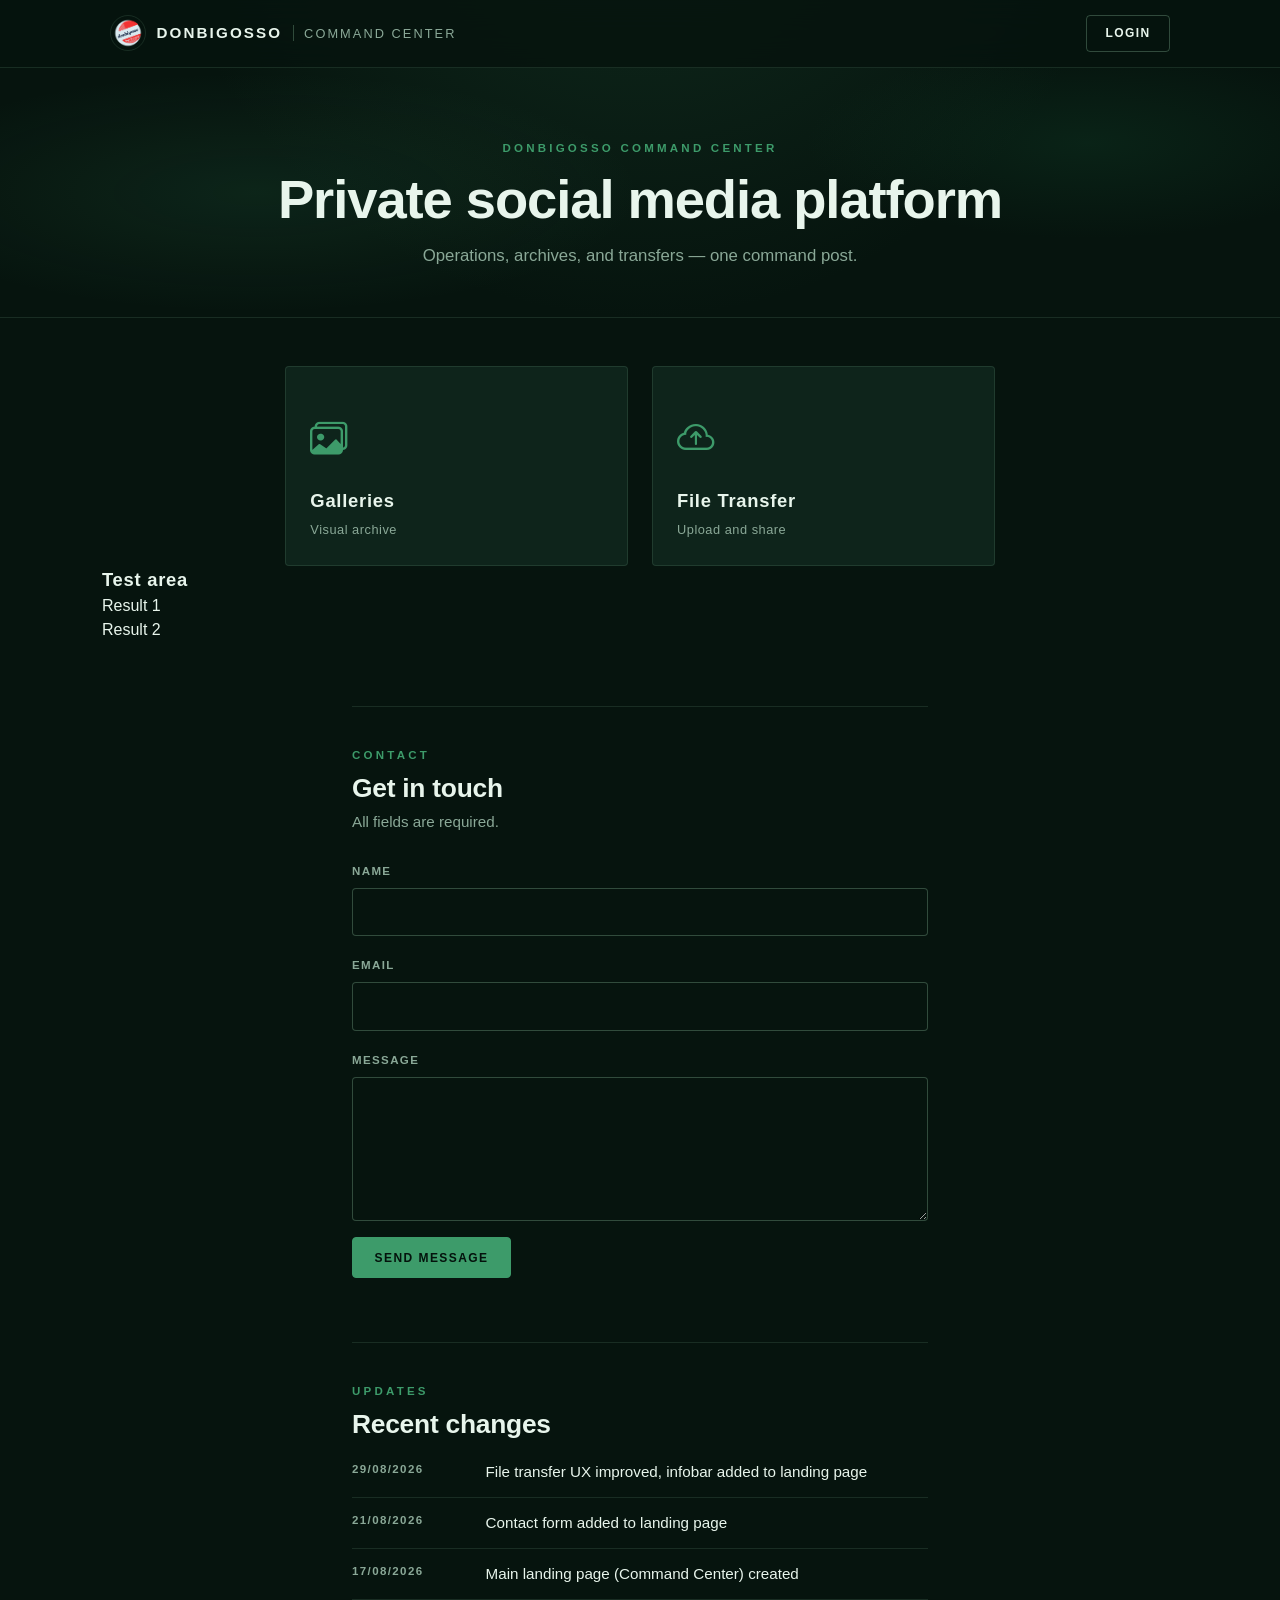
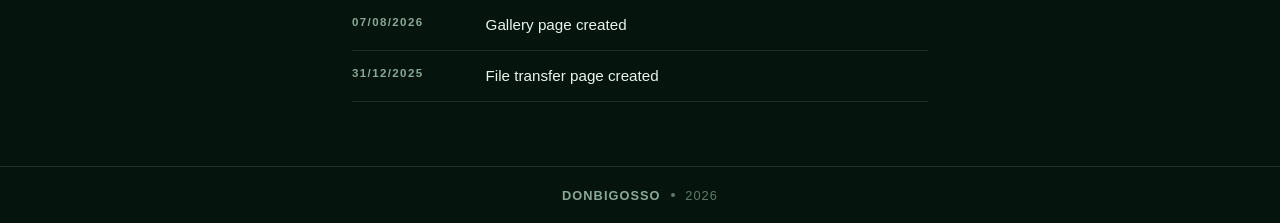
==== frontend/index.html @ ca7e5638 "changes added to main page" ====
<!DOCTYPE html>
<html lang="en">
<head>
    <meta charset="UTF-8">
    <meta name="viewport" content="width=device-width, initial-scale=1">

    <title>Donbigosso Command Center</title>
    <meta property="og:title" content="Donbigosso Command Center">
    <meta property="og:description" content="Privet social media platform">
    <meta property="og:type" content="website">
    <meta property="og:url" content="https://donbigosso.polafri.pl/">
    <meta property="og:image" content="https://donbigosso.polafri.pl/images/logo.png">
    <meta property="og:image:width" content="400">
    <meta property="og:image:height" content="400">
    <link rel="icon" type="image/x-icon" href="favicon.ico">
    <link href="https://cdn.jsdelivr.net/npm/bootstrap@5.3.3/dist/css/bootstrap.min.css" rel="stylesheet">
    <link rel="stylesheet" href="https://cdn.jsdelivr.net/npm/bootstrap-icons@1.11.3/font/bootstrap-icons.min.css">
    <link rel="stylesheet" href="styles.css">
</head>
<body class="command-center-page d-flex flex-column min-vh-100">
    <header class="navbar navbar-expand cc-nav sticky-top">
        <div class="container-fluid cc-nav-inner">
            <a class="navbar-brand cc-brand" href="./">
                <img src="./images/logo.png" alt="Logo" class="cc-logo" width="40" height="40">
                <span class="cc-brand-text">Donbigosso</span>
                <span class="cc-brand-divider" aria-hidden="true"></span>
                <span class="cc-brand-sub">Command Center</span>
            </a>

            <div class="d-flex align-items-center gap-2 gap-md-3">
                <span class="cc-user logged-only">
                    <i class="bi bi-person-circle"></i>
                    <strong id="user-field">john.doe</strong>
                </span>
                <button class="btn cc-btn-ghost unlogged-only" id="login-btn">Login</button>
                <button class="btn cc-btn-outline logged-only" id="logout-btn">Logout</button>
            </div>
        </div>
    </header>

    <section class="cc-hero">
        <div class="cc-hero-glow" aria-hidden="true"></div>
        <div class="container cc-hero-content">
            <p class="cc-eyebrow">Donbigosso Command Center</p>
            <h1 class="cc-jumbotron-title">Private social media platform</h1>
            <p class="cc-jumbotron-lead">
                Operations, archives, and transfers — one command post.
            </p>
        </div>
    </section>

    <div class="cc-infobar d-none" id="cc-infobar">
        <div class="cc-infobar-viewport">
            <div class="cc-infobar-content" id="cc-infobar-content"></div>
        </div>
    </div>

    <main class="container cc-main flex-grow-1">
        <div class="row g-4 justify-content-center">
            <div class="col-12 col-sm-6 col-lg-4">
                <a class="cc-tile" href="galleries/">
                    <i class="bi bi-images cc-tile-icon" aria-hidden="true"></i>
                    <span class="cc-tile-label">Galleries</span>
                    <span class="cc-tile-hint">Visual archive</span>
                </a>
            </div>
            <div class="col-12 col-sm-6 col-lg-4">
                <a class="cc-tile" href="file_transfer/">
                    <i class="bi bi-cloud-arrow-up cc-tile-icon" aria-hidden="true"></i>
                    <span class="cc-tile-label">File Transfer</span>
                    <span class="cc-tile-hint">Upload and share</span>
                </a>
            </div>
        </div>
        <section class="cc-section justify-content-center cc-test-area" id="cc-test-area">
            <span class="cc-tile-label" >Test area</span>
            <div id="result_1">Result 1</div>
            <div id="result_2">Result 2</div>
        </section>
        <section class="cc-contact" aria-labelledby="cc-contact-heading">
            <p class="cc-eyebrow">Contact</p>
            <h2 class="cc-contact-title" id="cc-contact-heading">Get in touch</h2>
            <p class="cc-contact-lead">All fields are required.</p>

            <form id="cc-contact-form" class="cc-contact-form" novalidate>
                <div class="mb-3">
                    <label for="contact-name" class="form-label">Name</label>
                    <input
                        type="text"
                        class="form-control"
                        id="contact-name"
                        name="name"
                        required
                        minlength="2"
                        maxlength="80"
                        autocomplete="name"
                    >
                </div>
                <div class="mb-3">
                    <label for="contact-email" class="form-label">Email</label>
                    <input
                        type="email"
                        class="form-control"
                        id="contact-email"
                        name="email"
                        required
                        maxlength="254"
                        autocomplete="email"
                    >
                </div>
                <div class="mb-3">
                    <label for="contact-message" class="form-label">Message</label>
                    <textarea
                        class="form-control"
                        id="contact-message"
                        name="message"
                        required
                        minlength="10"
                        maxlength="2000"
                        rows="5"
                    ></textarea>
                </div>
                <div id="contact-alert-field" class="alert alert-danger d-none" role="alert"></div>
                <button type="submit" class="btn cc-btn-submit" id="contact-submit-btn">Send message</button>
            </form>
        </section>

        <section class="cc-changes" aria-labelledby="cc-changes-heading">
            <p class="cc-eyebrow">Updates</p>
            <h2 class="cc-changes-title" id="cc-changes-heading">Recent changes</h2>
            <ul class="cc-changes-list">
                 <li>
                    <time datetime="2026-08-29">29/08/2026</time>
                    <span>File transfer UX improved, infobar added to landing page</span>
                </li>
                   <li>
                    <time datetime="2026-08-21">21/08/2026</time>
                    <span>Contact form added to landing page</span>
                </li>
                  <li>
                    <time datetime="2026-08-17">17/08/2026</time>
                    <span>Main landing page (Command Center) created</span>
                </li>
                <li>
                    <time datetime="2026-08-07">07/08/2026</time>
                    <span>Gallery page created</span>
                </li>
                  <li>
                    <time datetime="2025-12-31">31/12/2025</time>
                    <span>File transfer page created</span>
                </li>
            </ul>
        </section>

        <div id="global-feedback" class="position-fixed top-50 start-50 translate-middle cc-feedback opacity-0">
            Global feedback
        </div>
    </main>

    <div class="modal cc-modal" id="my_modal" tabindex="-1" aria-labelledby="my-modal-label" aria-hidden="true">
        <div class="modal-dialog modal-dialog-centered">
            <div class="modal-content">
                <div class="modal-header">
                    <h5 class="modal-title" id="my-modal-label">Modal Label</h5>
                    <button type="button" id="modal-close-btn" class="btn-close btn-close-white" data-bs-dismiss="modal" aria-label="Close"></button>
                </div>
                <div class="modal-body">
                    Modal text
                </div>
                <div id="modal-alert-field" class="alert alert-danger m-3 mt-0" role="alert">
                    This is an error
                </div>
                <div class="modal-footer">
                    <button type="button" class="btn btn-secondary" data-bs-dismiss="modal" id="modal-btn-1">Button 1</button>
                    <button type="button" class="btn btn-danger" id="modal-btn-2">Button 2</button>
                    <button type="button" class="btn btn-primary" id="modal-btn-3">Button 3</button>
                </div>
            </div>
        </div>
    </div>

    <footer class="cc-footer mt-auto">
        <div class="container">
            <span class="cc-footer-mark">Donbigosso</span>
            <span class="cc-footer-dot" aria-hidden="true"></span>
            <span>2026</span>
        </div>
    </footer>

    <script src="https://cdn.jsdelivr.net/npm/bootstrap@5.3.3/dist/js/bootstrap.bundle.min.js"></script>
    <script type="module" src="./command_center.js"></script>
</body>
</html>
---- frontend/styles.css ----
body {
    background-color: #f5f8ff;  /*#f5f8ff */
    min-height: 100vh;
}

/* stop shrinking width under 470 px */
.container, .container-fluid, .header, .navbar {
    min-width: 470px; /* Prevents shrinking below this width */
}


.navbar {
    background: linear-gradient(to right, #0d6efd, #0a58ca) !important;
}

.table-hover tbody tr:hover {
    background-color: rgba(13, 110, 253, 0.08);
}

.btn-primary {
    background-color: #0d6efd;
    border-color: #0d6efd;
}

.btn-primary:hover {
    background-color: #0b5ed7;
    border-color: #0a58ca;
}

.btn-warning {
    background-color: #ffc107;
    border-color: #ffc107;
    color: #000;
}

.btn-warning:hover {
    background-color: #ffca2c;
    border-color: #ffc720;
}

.text-primary {
    color: #0d6efd !important;
}

main {
    padding-bottom: 3rem;
}

.logged-only { display: none; } /* when not logged in */


/* Modal */
#modal-alert-field {
    display: none;
}

th {
    position: relative;
}

.sort-icon {
    font-size: 0.8rem;
    opacity: 0.4;
    transition: opacity 0.2s;
}

th:hover .sort-icon {
    opacity: 0.8;
}

/* File upload */

#upload-alert-field {
    display: none;
}

#upload-success-line {
  display: none;   
}
/* Optional: active sort indicator (you can toggle these classes with JS later) */
th.sort-asc .sort-icon::before {
    content: "\f574"; /* bi-arrow-up */
    opacity: 1;
}

th.sort-desc .sort-icon::before {
    content: "\f575"; /* bi-arrow-down */
    opacity: 1;
}


/* test fields */
.test_field {display: none;}

/* Table */
button .bi,
button .bi svg {
    pointer-events: none;
}

#global-feedback {
  transition: opacity 0.4s ease;
  pointer-events: none;
  font-size: 0.8rem;
  z-index: 10;
}


/* Big screen only class */
@media (max-width: 780px) {
    .big-screen-only {
        display: none;
    }
}

/* ==========================================================================
   GALLERIES PAGE — SpaceX-inspired dark product UI
   Scoped under .galleries-page so the main file-transfer app is unchanged.
   ========================================================================== */

.galleries-page {
  --gx-bg: #000000;
  --gx-bg-elevated: #0a0a0a;
  --gx-bg-card: #0d0d0d;
  --gx-bg-card-hover: #121212;
  --gx-surface: #141414;
  --gx-border: rgba(255, 255, 255, 0.08);
  --gx-border-strong: rgba(255, 255, 255, 0.16);
  --gx-text: #f5f5f5;
  --gx-text-muted: #8a8a8a;
  --gx-text-dim: #5c5c5c;
  --gx-accent: #ffffff;
  --gx-accent-soft: rgba(255, 255, 255, 0.06);
  --gx-danger: #ff4d4d;
  --gx-danger-soft: rgba(255, 77, 77, 0.12);
  --gx-font: "Helvetica Neue", Helvetica, Arial, system-ui, sans-serif;
  --gx-radius: 2px;
  --gx-ease: cubic-bezier(0.22, 1, 0.36, 1);

  background-color: var(--gx-bg);
  color: var(--gx-text);
  font-family: var(--gx-font);
  min-height: 100vh;
  letter-spacing: 0.01em;
}

.galleries-page .container,
.galleries-page .container-fluid,
.galleries-page .navbar {
  min-width: 0;
}

/* ----- Navbar ----- */
.galleries-page .galleries-nav {
  background: rgba(0, 0, 0, 0.85) !important;
  backdrop-filter: blur(16px);
  -webkit-backdrop-filter: blur(16px);
  border-bottom: 1px solid var(--gx-border);
  padding: 0.65rem 0;
  z-index: 1030;
}

.galleries-page .galleries-nav-inner {
  max-width: 1280px;
  margin: 0 auto;
  padding-left: 1.25rem;
  padding-right: 1.25rem;
}

.galleries-page .galleries-brand {
  display: inline-flex;
  align-items: center;
  gap: 0.65rem;
  color: var(--gx-text) !important;
  text-decoration: none;
  font-weight: 500;
  letter-spacing: 0.04em;
}

.galleries-page .galleries-brand:hover {
  color: #fff !important;
  opacity: 0.92;
}

.galleries-page .galleries-logo {
  width: 36px;
  height: 36px;
  object-fit: contain;
  border-radius: 50%;
  border: 1px solid var(--gx-border);
}

.galleries-page .galleries-brand-text {
  font-size: 0.95rem;
  font-weight: 600;
  text-transform: uppercase;
  letter-spacing: 0.14em;
  color: white;
}

.galleries-page .galleries-brand-divider {
  width: 1px;
  height: 1rem;
  background: var(--gx-border-strong);
  display: none;
}

.galleries-page .galleries-brand-sub {
  font-size: 0.8rem;
  font-weight: 400;
  color: var(--gx-text-muted);
  text-transform: uppercase;
  letter-spacing: 0.18em;
  display: none;
}

.galleries-page .galleries-brand-sub-small {
 color: lightgray;
}

@media (min-width: 576px) {
  .galleries-page .galleries-brand-divider,
  .galleries-page .galleries-brand-sub {
    display: inline-block;
  }
  
  .galleries-page .galleries-brand-sub-small {
    display: none;
  }
}

.galleries-page .galleries-user {
  color: var(--gx-text-muted);
  font-size: 0.85rem;
  letter-spacing: 0.02em;
  vertical-align: middle;
}

.galleries-page .galleries-user i {
  margin-right: 0.35rem;
  vertical-align: -0.05em;
}

.galleries-page .galleries-user strong {
  color: var(--gx-text);
  font-weight: 500;
}

/* ----- Buttons ----- */
.galleries-page .galleries-btn-ghost,
.galleries-page .galleries-btn-outline,
.galleries-page .galleries-btn-primary {
  border-radius: var(--gx-radius);
  font-size: 0.75rem;
  font-weight: 600;
  letter-spacing: 0.12em;
  text-transform: uppercase;
  padding: 0.55rem 1.15rem;
  transition: background 0.25s var(--gx-ease), border-color 0.25s var(--gx-ease), color 0.25s var(--gx-ease), transform 0.2s var(--gx-ease);
}

.galleries-page .galleries-btn-ghost {
  background: transparent;
  border: 1px solid var(--gx-border-strong);
  color: var(--gx-text);
}

.galleries-page .galleries-btn-ghost:hover {
  background: var(--gx-accent);
  border-color: var(--gx-accent);
  color: #000;
}

.galleries-page .galleries-btn-outline {
  background: transparent;
  border: 1px solid rgba(255, 77, 77, 0.45);
  color: #ff8a8a;
}

.galleries-page .galleries-btn-outline:hover {
  background: var(--gx-danger-soft);
  border-color: var(--gx-danger);
  color: #fff;
}

.galleries-page .galleries-btn-primary {
  display: inline-flex;
  align-items: center;
  gap: 0.5rem;
  background: var(--gx-accent);
  border: 1px solid var(--gx-accent);
  color: #000;
  white-space: nowrap;
}

.galleries-page .galleries-btn-primary:hover {
  background: #e8e8e8;
  border-color: #e8e8e8;
  color: #000;
  transform: translateY(-1px);
}

.galleries-page .galleries-btn-primary:active {
  transform: translateY(0);
}

/* Keep auth-gated UI hidden until JS shows it (beats .galleries-btn-primary display) */
.galleries-page .logged-only {
  display: none;
}

/* ----- Hero ----- */
.galleries-page .galleries-hero {
  position: relative;
  padding: 3.5rem 0 2.75rem;
  border-bottom: 1px solid var(--gx-border);
  overflow: hidden;
  background:
    radial-gradient(ellipse 80% 60% at 50% -20%, rgba(255, 255, 255, 0.06), transparent 55%),
    linear-gradient(180deg, #050505 0%, var(--gx-bg) 100%);
}

.galleries-page .galleries-hero-glow {
  position: absolute;
  inset: 0;
  pointer-events: none;
  background:
    linear-gradient(90deg, transparent 0%, rgba(255, 255, 255, 0.03) 50%, transparent 100%);
  mask-image: linear-gradient(180deg, #000 0%, transparent 100%);
}

.galleries-page .galleries-hero-content {
  position: relative;
  max-width: 1280px;
}

.galleries-page .galleries-eyebrow {
  margin: 0 0 0.85rem;
  font-size: 0.7rem;
  font-weight: 600;
  letter-spacing: 0.28em;
  text-transform: uppercase;
  color: var(--gx-text-dim);
}

.galleries-page .galleries-title {
  margin: 0 0 0.65rem;
  font-size: clamp(2rem, 5vw, 3.25rem);
  font-weight: 600;
  line-height: 1.05;
  letter-spacing: -0.02em;
  color: var(--gx-text);
  text-transform: none;
}

.galleries-page .galleries-subtitle {
  margin: 0;
  max-width: 32rem;
  font-size: 1rem;
  line-height: 1.55;
  color: var(--gx-text-muted);
  font-weight: 400;
}

/* ----- Main ----- */
.galleries-page .galleries-main {
  max-width: 1280px;
  padding-top: 2.75rem;
  padding-bottom: 4rem;
}

.galleries-page #galleries-grid {
  margin-bottom: 2rem;
}

/* ----- Gallery cards ----- */
.galleries-page .gallery-tile {
  background: var(--gx-bg-card);
  border: 1px solid var(--gx-border);
  border-radius: var(--gx-radius);
  overflow: hidden;
  cursor: pointer;
  transition:
    transform 0.35s var(--gx-ease),
    border-color 0.35s var(--gx-ease),
    box-shadow 0.35s var(--gx-ease),
    background 0.35s var(--gx-ease);
  animation: gxFadeInTile 0.45s var(--gx-ease) both;
  box-shadow: 0 0 0 1px transparent;
}

.galleries-page .gallery-tile:hover {
  transform: translateY(-6px);
  border-color: var(--gx-border-strong);
  background: var(--gx-bg-card-hover);
  box-shadow:
    0 20px 40px rgba(0, 0, 0, 0.55),
    0 0 0 1px rgba(255, 255, 255, 0.04);
}

.galleries-page .gallery-cover {
  width: 100%;
  height: 200px;
  display: flex;
  align-items: center;
  justify-content: center;
  position: relative;
  overflow: hidden;
  background-color: #1a1a1a;
}

.galleries-page .gallery-cover::after {
  content: "";
  position: absolute;
  inset: 0;
  background:
    linear-gradient(180deg, transparent 40%, rgba(0, 0, 0, 0.55) 100%),
    linear-gradient(135deg, rgba(255, 255, 255, 0.06) 0%, transparent 45%);
  pointer-events: none;
  z-index: 1;
}

.galleries-page .gallery-cover-img {
  position: absolute;
  inset: 0;
  width: 100%;
  height: 100%;
  object-fit: cover;
  object-position: center;
  display: block;
  transition: transform 0.45s var(--gx-ease);
}

.galleries-page .gallery-tile:hover .gallery-cover-img {
  transform: scale(1.05);
}

.galleries-page .gallery-cover-overlay {
  display: flex;
  align-items: center;
  justify-content: center;
  width: 100%;
  height: 100%;
  position: relative;
  z-index: 1;
  transition: opacity 0.35s var(--gx-ease), transform 0.35s var(--gx-ease);
}

.galleries-page .gallery-tile:hover .gallery-cover-overlay {
  transform: scale(1.06);
  opacity: 0.9;
}

.galleries-page .gallery-cover-overlay i {
  color: rgba(255, 255, 255, 0.88);
  font-size: 2.75rem;
  filter: drop-shadow(0 4px 12px rgba(0, 0, 0, 0.45));
}

.galleries-page .gallery-tile .card-body {
  padding: 1.35rem 1.35rem 1.15rem;
  background: transparent;
}

.galleries-page .gallery-tile .card-title {
  font-weight: 600;
  font-size: 1.05rem;
  margin-bottom: 0.55rem;
  line-height: 1.3;
  letter-spacing: 0.01em;
  color: var(--gx-text) !important;
}

.galleries-page .gallery-tile .card-text {
  font-size: 0.88rem;
  line-height: 1.5;
  min-height: 2.6rem;
  color: var(--gx-text-muted) !important;
  margin-bottom: 1rem;
  display: -webkit-box;
  -webkit-line-clamp: 2;
  -webkit-box-orient: vertical;
  overflow: hidden;
}

.galleries-page .gallery-meta {
  display: flex;
  flex-wrap: wrap;
  gap: 0.45rem 0.85rem;
  margin-top: auto;
  padding-top: 0.85rem;
  border-top: 1px solid var(--gx-border);
}

.galleries-page .gallery-meta-item {
  display: inline-flex;
  align-items: center;
  gap: 0.35rem;
  font-size: 0.72rem;
  font-weight: 500;
  letter-spacing: 0.08em;
  text-transform: uppercase;
  color: var(--gx-text-dim);
}

.galleries-page .gallery-meta-item i {
  font-size: 0.8rem;
  opacity: 0.75;
}

.galleries-page .gallery-meta-item strong {
  color: var(--gx-text-muted);
  font-weight: 500;
}

/* Floating edit/delete icon bar (gallery tiles + picture tiles) */
.galleries-page .tile-action-bar {
  position: absolute;
  top: 0.55rem;
  right: 0.55rem;
  z-index: 3;
  display: flex;
  gap: 0.35rem;
}

.galleries-page .tile-action-btn {
  width: 2.15rem;
  height: 2.15rem;
  padding: 0 !important;
  display: inline-flex;
  align-items: center;
  justify-content: center;
  border-radius: 50% !important;
  border: 1px solid rgba(255, 255, 255, 0.22) !important;
  background: rgba(0, 0, 0, 0.55) !important;
  color: #f5f5f5 !important;
  backdrop-filter: blur(8px);
  -webkit-backdrop-filter: blur(8px);
  box-shadow: 0 6px 18px rgba(0, 0, 0, 0.35);
  transition: background 0.2s ease, border-color 0.2s ease, transform 0.2s ease;
}

.galleries-page .tile-action-btn:hover {
  transform: translateY(-1px);
}

.galleries-page .tile-action-btn i {
  font-size: 0.95rem;
  line-height: 1;
}

.galleries-page .gallery-edit-btn:hover,
.galleries-page .media-edit-btn:hover {
  background: rgba(255, 255, 255, 0.92) !important;
  border-color: rgba(255, 255, 255, 0.95) !important;
  color: #000 !important;
}

.galleries-page .gallery-delete-btn,
.galleries-page .media-delete-btn {
  background: rgba(0, 0, 0, 0.55) !important;
  border: 1px solid rgba(255, 77, 77, 0.35) !important;
  color: #ff8a8a !important;
}

.galleries-page .gallery-delete-btn:hover,
.galleries-page .media-delete-btn:hover {
  background: rgba(255, 77, 77, 0.9) !important;
  border-color: var(--gx-danger) !important;
  color: #fff !important;
}

/* Empty state */
.galleries-page .gallery-empty {
  border: 1px dashed var(--gx-border-strong);
  background: var(--gx-bg-elevated);
  border-radius: var(--gx-radius);
  padding: 4rem 1.5rem;
  text-align: center;
  color: var(--gx-text-muted);
}

.galleries-page .gallery-empty i {
  font-size: 2.5rem;
  display: block;
  margin-bottom: 1rem;
  color: var(--gx-text-dim);
}

.galleries-page .gallery-empty-title {
  display: block;
  font-size: 0.95rem;
  font-weight: 600;
  letter-spacing: 0.08em;
  text-transform: uppercase;
  color: var(--gx-text);
  margin-bottom: 0.4rem;
}

.galleries-page .gallery-empty-text {
  font-size: 0.9rem;
  color: var(--gx-text-muted);
  margin: 0;
}

/* Loading / sentinel */
.galleries-page .galleries-loading {
  margin: 2.5rem 0;
}

.galleries-page .galleries-spinner {
  width: 2rem;
  height: 2rem;
  color: var(--gx-text-muted);
  border-width: 0.15em;
}

.galleries-page .galleries-sentinel {
  height: 1px;
  margin-top: 1rem;
}

/* Feedback toast */
.galleries-page .galleries-feedback,
.galleries-page #global-feedback {
  background: rgba(20, 20, 20, 0.95) !important;
  color: var(--gx-text) !important;
  border: 1px solid var(--gx-border-strong);
  border-radius: var(--gx-radius);
  padding: 0.75rem 1.25rem !important;
  font-size: 0.8rem;
  letter-spacing: 0.06em;
  text-transform: uppercase;
  z-index: 1050 !important;
  pointer-events: none;
  box-shadow: 0 12px 40px rgba(0, 0, 0, 0.5);
}

/* ----- Modal (dark) ----- */
.galleries-page .galleries-modal {
  background-color: rgba(0, 0, 0, 0.72);
}

.galleries-page .galleries-modal .modal-content {
  background: #0f0f0f;
  border: 1px solid var(--gx-border-strong);
  border-radius: var(--gx-radius);
  color: var(--gx-text);
  box-shadow: 0 24px 64px rgba(0, 0, 0, 0.65);
}

.galleries-page .galleries-modal .modal-header {
  border-bottom: 1px solid var(--gx-border);
  padding: 1.15rem 1.35rem;
}

.galleries-page .galleries-modal .modal-title {
  font-size: 0.9rem;
  font-weight: 600;
  letter-spacing: 0.14em;
  text-transform: uppercase;
}

.galleries-page .galleries-modal .modal-body {
  padding: 1.35rem;
  color: var(--gx-text-muted);
}

.galleries-page .galleries-modal .modal-footer {
  border-top: 1px solid var(--gx-border);
  padding: 1rem 1.35rem;
  gap: 0.5rem;
}

.galleries-page .galleries-modal .form-label {
  color: var(--gx-text-muted);
  font-size: 0.72rem;
  font-weight: 600;
  letter-spacing: 0.12em;
  text-transform: uppercase;
  margin-bottom: 0.4rem;
}

.galleries-page .galleries-modal .form-control {
  background: #0a0a0a;
  border: 1px solid var(--gx-border-strong);
  border-radius: var(--gx-radius);
  color: var(--gx-text);
  padding: 0.65rem 0.85rem;
}

.galleries-page .galleries-modal .form-control:focus {
  background: #0a0a0a;
  border-color: rgba(255, 255, 255, 0.35);
  color: var(--gx-text);
  box-shadow: 0 0 0 0.2rem rgba(255, 255, 255, 0.06);
}

.galleries-page .galleries-modal .form-control::placeholder {
  color: var(--gx-text-dim);
}

.galleries-page .galleries-modal .form-control-color {
  width: 3.5rem;
  height: 2.5rem;
  padding: 0.25rem;
}

.galleries-page .galleries-modal .btn-secondary {
  background: transparent;
  border: 1px solid var(--gx-border-strong);
  color: var(--gx-text);
  border-radius: var(--gx-radius);
  font-size: 0.72rem;
  font-weight: 600;
  letter-spacing: 0.1em;
  text-transform: uppercase;
  padding: 0.55rem 1.1rem;
}

.galleries-page .galleries-modal .btn-secondary:hover {
  background: var(--gx-accent-soft);
  border-color: var(--gx-border-strong);
  color: #fff;
}

.galleries-page .galleries-modal .btn-primary {
  background: #fff;
  border-color: #fff;
  color: #000;
  border-radius: var(--gx-radius);
  font-size: 0.72rem;
  font-weight: 600;
  letter-spacing: 0.1em;
  text-transform: uppercase;
  padding: 0.55rem 1.1rem;
}

.galleries-page .galleries-modal .btn-primary:hover {
  background: #e8e8e8;
  border-color: #e8e8e8;
  color: #000;
}

.galleries-page .galleries-modal .btn-danger {
  background: transparent;
  border: 1px solid rgba(255, 77, 77, 0.45);
  color: #ff8a8a;
  border-radius: var(--gx-radius);
  font-size: 0.72rem;
  font-weight: 600;
  letter-spacing: 0.1em;
  text-transform: uppercase;
  padding: 0.55rem 1.1rem;
}

.galleries-page .galleries-modal .btn-danger:hover {
  background: var(--gx-danger-soft);
  border-color: var(--gx-danger);
  color: #fff;
}

.galleries-page .galleries-modal .alert-danger {
  background: var(--gx-danger-soft);
  border: 1px solid rgba(255, 77, 77, 0.35);
  color: #ffb3b3;
  border-radius: var(--gx-radius);
  font-size: 0.85rem;
}

/* ----- Footer ----- */
.galleries-page .galleries-footer {
  border-top: 1px solid var(--gx-border);
  background: #000;
  color: var(--gx-text-dim);
  padding: 1.5rem 0;
  font-size: 0.72rem;
  letter-spacing: 0.16em;
  text-transform: uppercase;
  text-align: center;
}

.galleries-page .galleries-footer .container {
  display: inline-flex;
  align-items: center;
  justify-content: center;
  gap: 0.65rem;
}

.galleries-page .galleries-footer-mark {
  color: var(--gx-text-muted);
  font-weight: 600;
}

.galleries-page .galleries-footer-dot {
  width: 3px;
  height: 3px;
  border-radius: 50%;
  background: var(--gx-text-dim);
  display: inline-block;
}

/* ----- Gallery preview page (single gallery) ----- */
.galleries-page.gallery-preview-page .galleries-main {
  padding-top: 2.25rem;
}

.galleries-page .gallery-preview-banner {
  position: relative;
  min-height: clamp(280px, 42vw, 440px);
  display: flex;
  align-items: flex-end;
  overflow: hidden;
  border-bottom: 1px solid var(--gx-border);
  background: #050505;
}

.galleries-page .gallery-preview-banner-media {
  position: absolute;
  inset: 0;
  background-color: #0a0a0a;
  background-image:
    radial-gradient(ellipse at 30% 20%, rgba(255, 255, 255, 0.08) 0%, transparent 50%),
    linear-gradient(160deg, #1a1a1a 0%, #000 100%);
}

.galleries-page .gallery-preview-banner-media--fallback {
  background-image:
    radial-gradient(ellipse at 30% 20%, rgba(255, 255, 255, 0.08) 0%, transparent 50%),
    linear-gradient(160deg, #1a1a1a 0%, #000 100%);
}

.galleries-page .gallery-preview-banner-img {
  width: 100%;
  height: 100%;
  object-fit: cover;
  object-position: center;
  display: block;
}

.galleries-page .gallery-preview-banner-shade {
  position: absolute;
  inset: 0;
  pointer-events: none;
  background:
    linear-gradient(180deg, rgba(0, 0, 0, 0.25) 0%, rgba(0, 0, 0, 0.55) 45%, rgba(0, 0, 0, 0.92) 100%),
    linear-gradient(90deg, rgba(0, 0, 0, 0.45) 0%, transparent 55%);
  z-index: 1;
}

.galleries-page .gallery-preview-banner-content {
  position: relative;
  z-index: 2;
  max-width: 1280px;
  padding-top: 3rem;
  padding-bottom: 2.5rem;
}

.galleries-page .gallery-preview-back {
  display: inline-flex;
  align-items: center;
  gap: 0.45rem;
  margin-bottom: 1.35rem;
  font-size: 0.72rem;
  font-weight: 600;
  letter-spacing: 0.16em;
  text-transform: uppercase;
  color: var(--gx-text-muted);
  text-decoration: none;
  transition: color 0.25s var(--gx-ease);
}

.galleries-page .gallery-preview-back:hover {
  color: var(--gx-text);
}

.galleries-page .gallery-preview-banner-text {
  max-width: 48rem;
}

.galleries-page .gallery-preview-banner .galleries-subtitle {
  max-width: 40rem;
  color: rgba(245, 245, 245, 0.78);
}

.galleries-page .gallery-preview-meta {
  display: flex;
  flex-wrap: wrap;
  gap: 0.65rem 1.15rem;
  margin-top: 1.25rem;
  color: var(--gx-text-muted);
  font-size: 0.85rem;
}

.galleries-page .gallery-preview-meta .gallery-meta-item {
  display: inline-flex;
  align-items: center;
  gap: 0.35rem;
}

.galleries-page .gallery-preview-meta .gallery-meta-item i {
  opacity: 0.75;
}

.galleries-page .gallery-preview-meta .gallery-meta-item strong {
  color: var(--gx-text);
  font-weight: 500;
}

.galleries-page .gallery-preview-owner-tools .dropdown-toggle::after {
  margin-left: 0.45rem;
}

.galleries-page .gallery-preview-edit-menu {
  background: #111;
  border: 1px solid var(--gx-border-strong);
  border-radius: var(--gx-radius);
  min-width: 15rem;
  padding: 0.35rem 0;
  box-shadow: 0 16px 40px rgba(0, 0, 0, 0.55);
}

.galleries-page .gallery-preview-edit-menu .dropdown-item {
  color: var(--gx-text);
  font-size: 0.85rem;
  padding: 0.55rem 1rem;
  display: flex;
  align-items: center;
  gap: 0.55rem;
}

.galleries-page .gallery-preview-edit-menu .dropdown-item:hover,
.galleries-page .gallery-preview-edit-menu .dropdown-item:focus {
  background: var(--gx-accent-soft);
  color: #fff;
}

.galleries-page .gallery-preview-edit-menu .dropdown-item.text-danger {
  color: #ff8a8a !important;
}

.galleries-page .gallery-preview-edit-menu .dropdown-item.text-danger:hover {
  background: var(--gx-danger-soft);
  color: #fff !important;
}

.galleries-page .gallery-preview-edit-menu .dropdown-divider {
  border-color: var(--gx-border);
  opacity: 1;
}

.galleries-page .gallery-preview-pictures {
  min-height: 4rem;
}

.galleries-page .gallery-pictures-row {
  justify-content: flex-start;
}

/* ----- Full-size picture lightbox ----- */
body.gallery-lightbox-open {
  overflow: hidden;
}

.gallery-lightbox {
  position: fixed;
  inset: 0;
  z-index: 2000;
  display: none;
  align-items: center;
  justify-content: center;
  padding: 1.5rem;
}

.gallery-lightbox.is-open {
  display: flex;
}

.gallery-lightbox-backdrop {
  position: absolute;
  inset: 0;
  background: rgba(0, 0, 0, 0.92);
  backdrop-filter: blur(6px);
  -webkit-backdrop-filter: blur(6px);
  cursor: default;
}

.gallery-lightbox-stage {
  position: relative;
  z-index: 1;
  max-width: min(96vw, 1400px);
  max-height: 92vh;
  display: flex;
  flex-direction: column;
  align-items: center;
  gap: 0.85rem;
  pointer-events: none;
}

.gallery-lightbox-img {
  max-width: 96vw;
  max-height: calc(92vh - 5.5rem);
  width: auto;
  height: auto;
  object-fit: contain;
  border-radius: 2px;
  box-shadow: 0 24px 80px rgba(0, 0, 0, 0.65);
  pointer-events: auto;
  background: #0a0a0a;
  cursor: zoom-in;
}

/* Almost-fullscreen fill: long side covers ~viewport; hide title/caption */
.gallery-lightbox.is-fill {
  padding: 0;
}

.gallery-lightbox.is-fill .gallery-lightbox-stage {
  max-width: 100vw;
  max-height: 100vh;
  width: 100vw;
  height: 100vh;
  justify-content: center;
  gap: 0;
}

.gallery-lightbox.is-fill .gallery-lightbox-img {
  max-width: 98vw;
  max-height: 98vh;
  border-radius: 0;
  box-shadow: none;
  cursor: zoom-out;
}

.gallery-lightbox.is-fill .gallery-lightbox-meta {
  display: none;
}

.gallery-lightbox-meta {
  text-align: center;
  max-width: min(90vw, 720px);
  color: #f5f5f5;
  pointer-events: none;
}

.gallery-lightbox-title {
  font-size: 0.95rem;
  font-weight: 600;
  letter-spacing: 0.04em;
  margin-bottom: 0.25rem;
}

.gallery-lightbox-caption {
  font-size: 0.85rem;
  color: #a3a3a3;
  line-height: 1.45;
}

.gallery-lightbox-counter {
  margin-top: 0.45rem;
  font-size: 0.72rem;
  letter-spacing: 0.16em;
  text-transform: uppercase;
  color: #6b6b6b;
}

.gallery-lightbox-close,
.gallery-lightbox-nav {
  position: absolute;
  z-index: 2;
  display: inline-flex;
  align-items: center;
  justify-content: center;
  width: 2.75rem;
  height: 2.75rem;
  padding: 0;
  border-radius: 50%;
  border: 1px solid rgba(255, 255, 255, 0.16);
  background: rgba(20, 20, 20, 0.75);
  color: #f5f5f5;
  transition: background 0.2s ease, border-color 0.2s ease, opacity 0.2s ease;
}

.gallery-lightbox-close:hover,
.gallery-lightbox-nav:hover:not(:disabled) {
  background: rgba(40, 40, 40, 0.95);
  border-color: rgba(255, 255, 255, 0.35);
  color: #fff;
}

.gallery-lightbox-nav:disabled {
  opacity: 0.3;
  cursor: default;
}

.gallery-lightbox-close {
  top: 1rem;
  right: 1rem;
}

.gallery-lightbox-prev {
  left: 0.75rem;
  top: 50%;
  transform: translateY(-50%);
}

.gallery-lightbox-next {
  right: 0.75rem;
  top: 50%;
  transform: translateY(-50%);
}

.galleries-page .media-tile-card--clickable {
  cursor: zoom-in;
}

.galleries-page .media-tile-card--clickable:focus-visible {
  outline: 2px solid rgba(255, 255, 255, 0.45);
  outline-offset: 2px;
}

/* ----- Media preview / tiles ----- */
.galleries-page .galleries-media-preview {
  margin-bottom: 3rem;
  padding-bottom: 2rem;
  border-bottom: 1px solid var(--gx-border);
}

.galleries-page .galleries-section-head {
  margin-bottom: 1.25rem;
}

.galleries-page .galleries-section-title {
  font-size: 0.75rem;
  font-weight: 600;
  letter-spacing: 0.22em;
  text-transform: uppercase;
  color: var(--gx-text-dim);
  margin: 0;
}

.galleries-page .media-tile-card {
  width: 220px;
  background: var(--gx-bg-card);
  border: 1px solid var(--gx-border) !important;
  border-radius: var(--gx-radius);
  overflow: hidden;
  transition: border-color 0.3s var(--gx-ease), transform 0.3s var(--gx-ease);
  position: relative;
}

.galleries-page .media-tile-card:hover {
  border-color: var(--gx-border-strong) !important;
  transform: translateY(-3px);
}

.galleries-page .media-tile-media {
  position: relative;
  overflow: hidden;
}

.galleries-page .media-tile-img {
  height: 220px;
  width: 100%;
  object-fit: cover;
  display: block;
}

.galleries-page .media-tile-card .bg-secondary {
  background: #141414 !important;
  color: var(--gx-text) !important;
  border-top: 1px solid var(--gx-border);
  font-size: 0.75rem;
  letter-spacing: 0.06em;
  text-transform: uppercase;
}

.galleries-page .media-tile-card--add {
  width: 220px;
  min-height: 100%;
  cursor: pointer;
  border-style: dashed !important;
  border-color: var(--gx-border-strong) !important;
  background: rgba(255, 255, 255, 0.02);
}

.galleries-page .media-tile-card--add:hover {
  border-color: rgba(255, 255, 255, 0.45) !important;
  background: rgba(255, 255, 255, 0.05);
  transform: translateY(-3px);
}

.galleries-page .media-tile-add-body {
  display: flex;
  flex-direction: column;
  align-items: center;
  justify-content: center;
  gap: 0.75rem;
  min-height: 280px;
  padding: 1.25rem;
  color: var(--gx-text-muted);
}

.galleries-page .media-tile-add-body i {
  font-size: 2.25rem;
  color: var(--gx-text);
  opacity: 0.85;
}

.galleries-page .media-tile-add-label {
  font-size: 0.75rem;
  font-weight: 600;
  letter-spacing: 0.14em;
  text-transform: uppercase;
}

.galleries-page .media-tile-card .card-body {
  background: var(--gx-bg-card);
  color: var(--gx-text-muted);
}

/* ----- Responsive ----- */
@media (max-width: 576px) {
  .galleries-page .galleries-hero {
    padding: 2.5rem 0 2rem;
  }

  .galleries-page .gallery-cover {
    height: 160px;
  }

  .galleries-page .gallery-tile .card-body {
    padding: 1.1rem;
  }

  .galleries-page .galleries-main {
    padding-top: 2rem;
  }

  .galleries-page .gallery-preview-banner {
    min-height: 300px;
  }

  .galleries-page .gallery-preview-banner-content {
    padding-top: 2.25rem;
    padding-bottom: 1.75rem;
  }

  .galleries-page .media-tile-card {
    width: 100%;
  }

  .galleries-page .media-tile-img {
    height: 200px;
  }

  .galleries-page .gallery-pictures-row > .col-auto {
    width: 100%;
  }
}

@media (min-width: 768px) and (max-width: 991px) {
  .galleries-page .gallery-cover {
    height: 180px;
  }
}

@keyframes gxFadeInTile {
  from {
    opacity: 0;
    transform: translateY(14px);
  }
  to {
    opacity: 1;
    transform: translateY(0);
  }
}

/* Staggered load feel for first row */
.galleries-page #galleries-grid > .col-12:nth-child(1) .gallery-tile { animation-delay: 0.02s; }
.galleries-page #galleries-grid > .col-12:nth-child(2) .gallery-tile { animation-delay: 0.06s; }
.galleries-page #galleries-grid > .col-12:nth-child(3) .gallery-tile { animation-delay: 0.1s; }
.galleries-page #galleries-grid > .col-12:nth-child(4) .gallery-tile { animation-delay: 0.14s; }
.galleries-page #galleries-grid > .col-12:nth-child(5) .gallery-tile { animation-delay: 0.18s; }
.galleries-page #galleries-grid > .col-12:nth-child(6) .gallery-tile { animation-delay: 0.22s; }

/* ==========================================================================
   COMMAND CENTER — dark green home
   Scoped under .command-center-page so galleries / file-transfer stay unchanged.
   ========================================================================== */

.command-center-page {
  --cc-bg: #06140e;
  --cc-bg-elevated: #0b1d16;
  --cc-card: #0e241b;
  --cc-card-hover: #133026;
  --cc-border: rgba(140, 200, 160, 0.14);
  --cc-border-strong: rgba(160, 220, 180, 0.28);
  --cc-text: #e8f5ec;
  --cc-text-muted: #8aa897;
  --cc-text-dim: #5d7a68;
  --cc-accent: #3d9b6a;
  --cc-accent-soft: rgba(61, 155, 106, 0.16);
  --cc-danger: #ff6b6b;
  --cc-font: "Helvetica Neue", Helvetica, Arial, system-ui, sans-serif;
  --cc-radius: 4px;
  --cc-ease: cubic-bezier(0.22, 1, 0.36, 1);

  background:
    radial-gradient(ellipse 70% 50% at 50% -10%, rgba(45, 110, 75, 0.28), transparent 55%),
    var(--cc-bg);
  color: var(--cc-text);
  font-family: var(--cc-font);
  min-height: 100vh;
}

.command-center-page .container,
.command-center-page .container-fluid,
.command-center-page .navbar {
  min-width: 0;
}

.command-center-page .cc-nav {
  background: rgba(6, 20, 14, 0.88) !important;
  backdrop-filter: blur(16px);
  -webkit-backdrop-filter: blur(16px);
  border-bottom: 1px solid var(--cc-border);
  padding: 0.65rem 0;
  z-index: 1030;
}

.command-center-page .cc-nav-inner {
  max-width: 1100px;
  margin: 0 auto;
  padding-left: 1.25rem;
  padding-right: 1.25rem;
}

.command-center-page .cc-brand {
  display: inline-flex;
  align-items: center;
  gap: 0.65rem;
  color: var(--cc-text) !important;
  text-decoration: none;
  font-weight: 500;
}

.command-center-page .cc-brand:hover {
  color: #fff !important;
}

.command-center-page .cc-logo {
  width: 36px;
  height: 36px;
  object-fit: contain;
  border-radius: 50%;
  border: 1px solid var(--cc-border);
}

.command-center-page .cc-brand-text {
  font-size: 0.95rem;
  font-weight: 600;
  text-transform: uppercase;
  letter-spacing: 0.14em;
}

.command-center-page .cc-brand-divider {
  width: 1px;
  height: 1rem;
  background: var(--cc-border-strong);
  display: none;
}

.command-center-page .cc-brand-sub {
  font-size: 0.8rem;
  font-weight: 400;
  color: var(--cc-text-muted);
  text-transform: uppercase;
  letter-spacing: 0.16em;
  display: none;
}

@media (min-width: 576px) {
  .command-center-page .cc-brand-divider,
  .command-center-page .cc-brand-sub {
    display: inline-block;
  }
}

.command-center-page .cc-user {
  color: var(--cc-text-muted);
  font-size: 0.85rem;
}

.command-center-page .cc-user i {
  margin-right: 0.35rem;
}

.command-center-page .cc-user strong {
  color: var(--cc-text);
  font-weight: 500;
}

.command-center-page .cc-btn-ghost,
.command-center-page .cc-btn-outline {
  border-radius: var(--cc-radius);
  font-size: 0.75rem;
  font-weight: 600;
  letter-spacing: 0.12em;
  text-transform: uppercase;
  padding: 0.55rem 1.15rem;
}

.command-center-page .cc-btn-ghost {
  background: transparent;
  border: 1px solid var(--cc-border-strong);
  color: var(--cc-text);
}

.command-center-page .cc-btn-ghost:hover {
  background: var(--cc-accent);
  border-color: var(--cc-accent);
  color: #04120c;
}

.command-center-page .cc-btn-outline {
  background: transparent;
  border: 1px solid rgba(255, 107, 107, 0.45);
  color: #ff8a8a;
}

.command-center-page .cc-btn-outline:hover {
  background: rgba(255, 107, 107, 0.14);
  color: #fff;
}

.command-center-page .cc-hero {
  position: relative;
  padding: 4.5rem 0 3rem;
  overflow: hidden;
  border-bottom: 1px solid var(--cc-border);
}

.command-center-page .cc-hero-glow {
  position: absolute;
  inset: 0;
  pointer-events: none;
  background:
    radial-gradient(ellipse 50% 80% at 20% 50%, rgba(61, 155, 106, 0.12), transparent 60%),
    radial-gradient(ellipse 40% 70% at 85% 30%, rgba(20, 80, 50, 0.25), transparent 55%);
}

.command-center-page .cc-hero-content {
  position: relative;
  max-width: 1100px;
  text-align: center;
}

.command-center-page .cc-eyebrow {
  margin: 0 0 0.85rem;
  font-size: 0.72rem;
  font-weight: 600;
  letter-spacing: 0.28em;
  text-transform: uppercase;
  color: var(--cc-accent);
}

.command-center-page .cc-jumbotron-title {
  margin: 0 0 0.85rem;
  font-size: clamp(2rem, 5.4vw, 3.4rem);
  font-weight: 600;
  line-height: 1.08;
  letter-spacing: -0.02em;
  color: var(--cc-text);
}

.command-center-page .cc-jumbotron-lead {
  margin: 0 auto;
  max-width: 28rem;
  font-size: 1.05rem;
  line-height: 1.55;
  color: var(--cc-text-muted);
}

.command-center-page .cc-infobar {
  position: relative;
  display: flex;
  align-items: flex-start;
  gap: 0.6rem;
  width: 100%;
  padding: 0.3375rem 1rem;
  background: var(--cc-bg-elevated);
  border-bottom: 1px solid var(--cc-border);
  overflow: hidden;
}

.command-center-page .cc-infobar-viewport {
  flex: 1 1 auto;
  overflow: hidden;
  max-height: 1.125em;
}

.command-center-page .cc-infobar-content {
  display: flex;
  align-items: center;
  gap: 0 0.6rem;
  width: max-content;
  font-size: 12px;
  line-height: 1.125em;
  color: var(--cc-text-muted);
  white-space: nowrap;
  animation: cc-infobar-scroll linear infinite;
  animation-duration: var(--cc-infobar-duration, 30s);
}

.command-center-page .cc-infobar-content.cc-infobar-paused {
  animation-play-state: paused;
}

@keyframes cc-infobar-scroll {
  from {
    transform: translateX(0);
  }
  to {
    transform: translateX(-50%);
  }
}

.command-center-page .cc-infobar-item {
  white-space: nowrap;
}

.command-center-page .cc-infobar-sep {
  color: var(--cc-border-strong);
}

@media (prefers-reduced-motion: reduce) {
  .command-center-page .cc-infobar-content {
    animation: none;
  }
}

.command-center-page .cc-main {
  max-width: 1100px;
  padding-top: 3rem;
  padding-bottom: 4rem;
}

.command-center-page .cc-tile {
  display: flex;
  flex-direction: column;
  align-items: flex-start;
  justify-content: flex-end;
  gap: 0.35rem;
  min-height: 200px;
  padding: 1.6rem 1.5rem;
  text-decoration: none;
  color: var(--cc-text);
  background: var(--cc-card);
  border: 1px solid var(--cc-border);
  border-radius: var(--cc-radius);
  box-shadow: 0 0 0 1px transparent;
  transition:
    transform 0.35s var(--cc-ease),
    border-color 0.35s var(--cc-ease),
    background 0.35s var(--cc-ease),
    box-shadow 0.35s var(--cc-ease);
}

.command-center-page .cc-tile:hover {
  color: #fff;
  transform: translateY(-6px);
  background: var(--cc-card-hover);
  border-color: var(--cc-border-strong);
  box-shadow:
    0 20px 40px rgba(0, 0, 0, 0.35),
    0 0 0 1px rgba(61, 155, 106, 0.18);
}

.command-center-page .cc-tile-icon {
  font-size: 2.35rem;
  color: var(--cc-accent);
  margin-bottom: 0.85rem;
}

.command-center-page .cc-tile-label {
  font-size: 1.15rem;
  font-weight: 600;
  letter-spacing: 0.04em;
}

.command-center-page .cc-tile-hint {
  font-size: 0.8rem;
  color: var(--cc-text-muted);
  letter-spacing: 0.04em;
}

.command-center-page .cc-feedback {
  pointer-events: none;
  z-index: 1050;
  font-size: 0.85rem;
  letter-spacing: 0.06em;
  text-transform: uppercase;
  background: #0e241b;
  color: var(--cc-text);
  border: 1px solid var(--cc-border-strong);
  padding: 0.75rem 1.25rem;
  border-radius: var(--cc-radius);
}

.command-center-page .cc-modal {
  background-color: rgba(4, 14, 10, 0.72);
}

.command-center-page .cc-modal .modal-content {
  background: #0e241b;
  border: 1px solid var(--cc-border-strong);
  color: var(--cc-text);
}

.command-center-page .cc-modal .modal-header,
.command-center-page .cc-modal .modal-footer {
  border-color: var(--cc-border);
}

.command-center-page .cc-modal .form-control {
  background: #06140e;
  border-color: var(--cc-border-strong);
  color: var(--cc-text);
}

.command-center-page .cc-modal .form-control:focus {
  background: #06140e;
  color: var(--cc-text);
  border-color: var(--cc-accent);
  box-shadow: 0 0 0 0.2rem var(--cc-accent-soft);
}

.command-center-page .cc-contact {
  max-width: 36rem;
  margin: 4rem auto 0;
  padding-top: 2.5rem;
  border-top: 1px solid var(--cc-border);
  text-align: left;
}

.command-center-page .cc-contact .cc-eyebrow {
  text-align: left;
  margin-bottom: 0.55rem;
}

.command-center-page .cc-contact-title {
  margin: 0 0 0.4rem;
  font-size: 1.65rem;
  font-weight: 600;
  letter-spacing: -0.01em;
}

.command-center-page .cc-contact-lead {
  margin: 0 0 1.5rem;
  color: var(--cc-text-muted);
  font-size: 0.95rem;
}

.command-center-page .cc-contact-form .form-label {
  color: var(--cc-text-muted);
  font-size: 0.72rem;
  font-weight: 600;
  letter-spacing: 0.12em;
  text-transform: uppercase;
}

.command-center-page .cc-contact-form .form-control {
  background: #06140e;
  border: 1px solid var(--cc-border-strong);
  border-radius: var(--cc-radius);
  color: var(--cc-text);
  padding: 0.7rem 0.85rem;
}

.command-center-page .cc-contact-form .form-control:focus {
  background: #06140e;
  color: var(--cc-text);
  border-color: var(--cc-accent);
  box-shadow: 0 0 0 0.2rem var(--cc-accent-soft);
}

.command-center-page .cc-contact-form .form-control::placeholder {
  color: var(--cc-text-dim);
}

.command-center-page .cc-btn-submit {
  background: var(--cc-accent);
  border: 1px solid var(--cc-accent);
  color: #04120c;
  font-size: 0.75rem;
  font-weight: 600;
  letter-spacing: 0.12em;
  text-transform: uppercase;
  padding: 0.65rem 1.35rem;
  border-radius: var(--cc-radius);
}

.command-center-page .cc-btn-submit:hover {
  background: #4cb07a;
  border-color: #4cb07a;
  color: #04120c;
}

.command-center-page .cc-changes {
  max-width: 36rem;
  margin: 4rem auto 0;
  padding-top: 2.5rem;
  border-top: 1px solid var(--cc-border);
  text-align: left;
}

.command-center-page .cc-changes .cc-eyebrow {
  text-align: left;
  margin-bottom: 0.55rem;
}

.command-center-page .cc-changes-title {
  margin: 0 0 1.25rem;
  font-size: 1.65rem;
  font-weight: 600;
  letter-spacing: -0.01em;
}

.command-center-page .cc-changes-list {
  list-style: none;
  margin: 0;
  padding: 0;
}

.command-center-page .cc-changes-list li {
  display: flex;
  flex-wrap: wrap;
  gap: 0.45rem 0.85rem;
  padding: 0.85rem 0;
  border-bottom: 1px solid var(--cc-border);
  color: var(--cc-text);
  font-size: 0.95rem;
}

.command-center-page .cc-changes-list li:first-child {
  padding-top: 0;
}

.command-center-page .cc-changes-list time {
  color: var(--cc-text-muted);
  font-size: 0.72rem;
  font-weight: 600;
  letter-spacing: 0.12em;
  text-transform: uppercase;
  flex: 0 0 7.5rem;
}

.command-center-page .cc-footer {
  border-top: 1px solid var(--cc-border);
  padding: 1.15rem 0;
  color: var(--cc-text-dim);
  font-size: 0.8rem;
  letter-spacing: 0.08em;
  text-transform: uppercase;
}

.command-center-page .cc-footer .container {
  display: flex;
  align-items: center;
  justify-content: center;
  gap: 0.65rem;
}

.command-center-page .cc-footer-mark {
  color: var(--cc-text-muted);
  font-weight: 600;
}

.command-center-page .cc-footer-dot {
  width: 4px;
  height: 4px;
  border-radius: 50%;
  background: var(--cc-text-dim);
  display: inline-block;
}

.command-center-page .logged-only {
  display: none;
}

/* ==========================================================================
   FILE TRANSFER — dark red, matching galleries / command center
   Scoped under .file-transfer-page so other pages stay unchanged.
   ========================================================================== */

.file-transfer-page {
  --ft-bg: #140606;
  --ft-bg-elevated: #1c0a0a;
  --ft-card: #220d0d;
  --ft-card-hover: #2c1111;
  --ft-border: rgba(220, 110, 110, 0.16);
  --ft-border-strong: rgba(230, 130, 130, 0.3);
  --ft-text: #f6eaea;
  --ft-text-muted: #b08989;
  --ft-text-dim: #7a5454;
  --ft-accent: #c43c3c;
  --ft-accent-hover: #d64c4c;
  --ft-accent-soft: rgba(196, 60, 60, 0.18);
  --ft-danger: #ff6b6b;
  --ft-danger-soft: rgba(255, 107, 107, 0.14);
  --ft-font: "Helvetica Neue", Helvetica, Arial, system-ui, sans-serif;
  --ft-radius: 4px;
  --ft-ease: cubic-bezier(0.22, 1, 0.36, 1);
  --ft-tap: 44px;

  background:
    radial-gradient(ellipse 70% 50% at 50% -10%, rgba(140, 32, 32, 0.34), transparent 55%),
    var(--ft-bg);
  color: var(--ft-text);
  font-family: var(--ft-font);
  min-height: 100vh;
  min-height: 100dvh;
  overflow-x: clip;
  color-scheme: dark;
  -webkit-tap-highlight-color: rgba(196, 60, 60, 0.22);
  touch-action: manipulation;
  text-size-adjust: 100%;
  -webkit-text-size-adjust: 100%;
}

.file-transfer-page .container,
.file-transfer-page .container-fluid,
.file-transfer-page .navbar {
  min-width: 0;
}

/* ----- Navbar ----- */
.file-transfer-page .ft-nav {
  background: rgba(20, 6, 6, 0.88) !important;
  backdrop-filter: blur(16px);
  -webkit-backdrop-filter: blur(16px);
  border-bottom: 1px solid var(--ft-border);
  padding: 0.65rem 0;
  padding-top: max(0.65rem, env(safe-area-inset-top));
  z-index: 1030;
}

.file-transfer-page .ft-nav-inner {
  max-width: 1100px;
  margin: 0 auto;
  padding-left: max(1rem, env(safe-area-inset-left));
  padding-right: max(1rem, env(safe-area-inset-right));
}

.file-transfer-page .ft-brand {
  min-width: 0;
  gap: 0.65rem;
}

.file-transfer-page .ft-brand > a {
  color: var(--ft-text);
  gap: 0.65rem;
}

.file-transfer-page .ft-brand > a:hover {
  color: #fff;
}

.file-transfer-page .ft-logo {
  width: 36px;
  height: 36px;
  object-fit: contain;
  border-radius: 50%;
  border: 1px solid var(--ft-border);
  flex-shrink: 0;
}

.file-transfer-page .ft-brand-text {
  font-size: 0.95rem;
  font-weight: 600;
  text-transform: uppercase;
  letter-spacing: 0.14em;
  color: #fff;
}

.file-transfer-page .ft-brand-divider {
  width: 1px;
  height: 1rem;
  background: var(--ft-border-strong);
  display: none;
}

.file-transfer-page .ft-brand-sub {
  font-size: 0.8rem;
  font-weight: 400;
  color: var(--ft-text-muted);
  text-transform: uppercase;
  letter-spacing: 0.16em;
  display: none;
}

.file-transfer-page .ft-brand-sub-small {
  color: #d7b3b3;
  font-size: 1.15rem;
  line-height: 1;
  padding: 0.35rem;
}

@media (min-width: 576px) {
  .file-transfer-page .ft-brand-divider,
  .file-transfer-page .ft-brand-sub {
    display: inline-block;
  }

  .file-transfer-page .ft-brand-sub-small {
    display: none;
  }
}

.file-transfer-page .ft-user {
  color: var(--ft-text-muted);
  font-size: 0.85rem;
  max-width: min(34vw, 10rem);
  overflow: hidden;
  text-overflow: ellipsis;
  white-space: nowrap;
  align-items: center;
}

.file-transfer-page .ft-user i {
  margin-right: 0.35rem;
}

.file-transfer-page .ft-user strong {
  color: var(--ft-text);
  font-weight: 500;
}

@media (max-width: 519.98px) {
  .file-transfer-page .ft-user strong {
    display: none;
  }

  .file-transfer-page .ft-user {
    max-width: none;
  }

  .file-transfer-page .ft-user i {
    margin-right: 0;
  }

  .file-transfer-page .ft-brand-text {
    font-size: 0.78rem;
    letter-spacing: 0.1em;
  }

  .file-transfer-page .ft-btn-ghost,
  .file-transfer-page .ft-btn-outline {
    padding-left: 0.7rem;
    padding-right: 0.7rem;
    letter-spacing: 0.08em;
  }
}

@media (max-width: 399.98px) {
  .file-transfer-page .ft-brand-sub-small {
    display: none;
  }
}

/* ----- Buttons ----- */
.file-transfer-page .ft-btn-ghost,
.file-transfer-page .ft-btn-outline,
.file-transfer-page .ft-btn-primary {
  border-radius: var(--ft-radius);
  font-size: 0.75rem;
  font-weight: 600;
  letter-spacing: 0.12em;
  text-transform: uppercase;
  padding: 0.55rem 1.15rem;
  min-height: var(--ft-tap);
  transition: background 0.25s var(--ft-ease), border-color 0.25s var(--ft-ease), color 0.25s var(--ft-ease), transform 0.2s var(--ft-ease);
}

.file-transfer-page .ft-btn-ghost {
  background: transparent;
  border: 1px solid var(--ft-border-strong);
  color: var(--ft-text);
}

.file-transfer-page .ft-btn-ghost:hover,
.file-transfer-page .ft-btn-ghost:focus-visible {
  background: var(--ft-accent);
  border-color: var(--ft-accent);
  color: #1a0505;
}

.file-transfer-page .ft-btn-outline {
  background: transparent;
  border: 1px solid rgba(255, 107, 107, 0.45);
  color: #ff8a8a;
}

.file-transfer-page .ft-btn-outline:hover,
.file-transfer-page .ft-btn-outline:focus-visible {
  background: var(--ft-danger-soft);
  border-color: var(--ft-danger);
  color: #fff;
}

.file-transfer-page .ft-btn-primary {
  display: inline-flex;
  align-items: center;
  justify-content: center;
  gap: 0.5rem;
  background: var(--ft-accent);
  border: 1px solid var(--ft-accent);
  color: #1a0505;
  white-space: nowrap;
}

.file-transfer-page .ft-btn-primary:hover,
.file-transfer-page .ft-btn-primary:focus-visible {
  background: var(--ft-accent-hover);
  border-color: var(--ft-accent-hover);
  color: #1a0505;
  transform: translateY(-1px);
}

.file-transfer-page .ft-btn-primary:active {
  transform: translateY(0);
}

.file-transfer-page .logged-only {
  display: none;
}

/* ----- Hero ----- */
.file-transfer-page .ft-hero {
  position: relative;
  padding: 3.5rem 0 2.75rem;
  overflow: hidden;
  border-bottom: 1px solid var(--ft-border);
}

.file-transfer-page .ft-hero-glow {
  position: absolute;
  inset: 0;
  pointer-events: none;
  background:
    radial-gradient(ellipse 50% 80% at 18% 50%, rgba(196, 60, 60, 0.16), transparent 60%),
    radial-gradient(ellipse 40% 70% at 88% 28%, rgba(90, 16, 16, 0.4), transparent 55%);
}

.file-transfer-page .ft-hero-content {
  position: relative;
  max-width: 1100px;
}

.file-transfer-page .ft-eyebrow {
  margin: 0 0 0.85rem;
  font-size: 0.72rem;
  font-weight: 600;
  letter-spacing: 0.28em;
  text-transform: uppercase;
  color: var(--ft-accent);
}

.file-transfer-page .ft-title {
  margin: 0 0 0.65rem;
  font-size: clamp(2rem, 6vw, 3.25rem);
  font-weight: 600;
  line-height: 1.08;
  letter-spacing: -0.02em;
  color: var(--ft-text);
}

.file-transfer-page .ft-subtitle {
  margin: 0;
  max-width: 32rem;
  font-size: 1rem;
  line-height: 1.55;
  color: var(--ft-text-muted);
}

/* ----- Main / panels ----- */
.file-transfer-page .ft-main {
  max-width: 1100px;
  padding-top: 2rem;
  padding-bottom: 4rem;
  padding-left: max(0.75rem, env(safe-area-inset-left));
  padding-right: max(0.75rem, env(safe-area-inset-right));
}

.file-transfer-page .ft-panel {
  background: var(--ft-card);
  border: 1px solid var(--ft-border);
  border-radius: var(--ft-radius);
  padding: 1.25rem 1.15rem 1.35rem;
  box-shadow: 0 18px 40px rgba(0, 0, 0, 0.28);
}

.file-transfer-page .ft-upload {
  width: 100%;
  margin-bottom: 1.5rem;
}

.file-transfer-page .ft-panel-head {
  margin-bottom: 1.15rem;
}

.file-transfer-page .ft-files-head {
  display: flex;
  flex-direction: column;
  gap: 0.85rem;
}

.file-transfer-page .ft-section-title {
  margin: 0 0 0.3rem;
  font-size: 0.75rem;
  font-weight: 600;
  letter-spacing: 0.22em;
  text-transform: uppercase;
  color: var(--ft-text);
}

.file-transfer-page .ft-section-hint {
  margin: 0;
  font-size: 0.88rem;
  color: var(--ft-text-muted);
}

/* ----- Upload dropzone ----- */
.file-transfer-page .ft-upload-form {
  display: flex;
  flex-direction: column;
  gap: 0.9rem;
}

.file-transfer-page .ft-dropzone {
  position: relative;
  min-height: 8.5rem;
  border: 1px dashed var(--ft-border-strong);
  border-radius: var(--ft-radius);
  background: rgba(255, 80, 80, 0.04);
  overflow: hidden;
}

.file-transfer-page .ft-dropzone:focus-within {
  border-color: var(--ft-accent);
  box-shadow: 0 0 0 0.2rem var(--ft-accent-soft);
}

.file-transfer-page .ft-file-input {
  position: absolute;
  inset: 0;
  width: 100%;
  height: 100%;
  opacity: 0;
  cursor: pointer;
  z-index: 2;
  font-size: 16px;
}

.file-transfer-page .ft-dropzone-ui {
  position: relative;
  z-index: 1;
  min-height: 8.5rem;
  display: flex;
  flex-direction: column;
  align-items: center;
  justify-content: center;
  gap: 0.35rem;
  padding: 1.25rem 1rem;
  text-align: center;
  pointer-events: none;
}

.file-transfer-page .ft-dropzone-ui i {
  font-size: 1.85rem;
  color: var(--ft-accent);
  margin-bottom: 0.25rem;
}

.file-transfer-page .ft-dropzone-title {
  font-size: 0.85rem;
  font-weight: 600;
  letter-spacing: 0.08em;
  text-transform: uppercase;
  color: var(--ft-text);
}

.file-transfer-page .ft-dropzone-hint {
  font-size: 0.8rem;
  color: var(--ft-text-muted);
}

.file-transfer-page .ft-btn-primary {
  width: 100%;
}

.file-transfer-page .ft-alert {
  background: var(--ft-danger-soft);
  border: 1px solid rgba(255, 107, 107, 0.35);
  color: #ffb3b3;
  border-radius: var(--ft-radius);
  font-size: 0.88rem;
  margin: 0.85rem 0 0;
}

.file-transfer-page .ft-upload-status {
  margin-top: 0.85rem;
  font-size: 0.88rem;
  color: #e8c4c4;
  word-break: break-word;
}

.file-transfer-page .ft-upload-status .spinner-border {
  color: var(--ft-accent);
}

/* ----- Sort bar (mobile) ----- */
.file-transfer-page .ft-sort-bar {
  display: flex;
  flex-wrap: wrap;
  align-items: center;
  gap: 0.4rem;
}

.file-transfer-page .ft-sort-label {
  font-size: 0.68rem;
  font-weight: 600;
  letter-spacing: 0.16em;
  text-transform: uppercase;
  color: var(--ft-text-dim);
  margin-right: 0.15rem;
}

.file-transfer-page .ft-sort-btn {
  min-height: 36px;
  padding: 0.35rem 0.75rem;
  background: transparent;
  border: 1px solid var(--ft-border-strong);
  border-radius: 999px;
  color: var(--ft-text-muted);
  font-size: 0.72rem;
  font-weight: 600;
  letter-spacing: 0.08em;
  text-transform: uppercase;
}

.file-transfer-page .ft-sort-btn:hover,
.file-transfer-page .ft-sort-btn:focus-visible {
  border-color: var(--ft-accent);
  color: var(--ft-text);
  background: var(--ft-accent-soft);
}

/* ----- Table ----- */
.file-transfer-page .ft-table-wrap {
  overflow-x: auto;
  -webkit-overflow-scrolling: touch;
}

.file-transfer-page .ft-table {
  --bs-table-bg: transparent;
  --bs-table-color: var(--ft-text);
  --bs-table-striped-bg: transparent;
  --bs-table-hover-bg: rgba(196, 60, 60, 0.1);
  --bs-table-hover-color: var(--ft-text);
  --bs-table-border-color: var(--ft-border);
  margin-bottom: 0;
  color: var(--ft-text);
}

.file-transfer-page .ft-table thead th {
  background: var(--ft-bg-elevated);
  color: var(--ft-text-muted);
  font-size: 0.72rem;
  font-weight: 600;
  letter-spacing: 0.12em;
  text-transform: uppercase;
  border-bottom-color: var(--ft-border-strong);
  white-space: nowrap;
  padding: 0.85rem 0.75rem;
}

.file-transfer-page .ft-table thead .sort-icon {
  position: static !important;
  margin-left: 0.35rem;
  margin-right: 0 !important;
}

.file-transfer-page .ft-table tbody td,
.file-transfer-page .ft-table tbody th {
  border-color: var(--ft-border);
  vertical-align: middle;
  padding: 0.85rem 0.75rem;
}

.file-transfer-page .ft-file-name {
  font-weight: 500;
  word-break: break-word;
  overflow-wrap: anywhere;
}

.file-transfer-page .ft-file-size,
.file-transfer-page .ft-file-date {
  color: var(--ft-text-muted);
  white-space: nowrap;
}

.file-transfer-page .ft-actions {
  white-space: nowrap;
}

.file-transfer-page .ft-action-btn {
  width: 2.35rem;
  height: 2.35rem;
  padding: 0;
  margin: 0 0.12rem;
  display: inline-flex;
  align-items: center;
  justify-content: center;
  text-align: center;
  line-height: 1;
  border-radius: var(--ft-radius);
  border: 1px solid var(--ft-border-strong);
  background: rgba(0, 0, 0, 0.22);
  color: var(--ft-text);
}

/* Keep auth-gated action buttons hidden until JS shows them (beats .ft-action-btn display) */
.file-transfer-page .ft-action-btn.logged-only {
  display: none;
}

.file-transfer-page .ft-action-btn i {
  pointer-events: none;
}

.file-transfer-page .ft-action-download:hover,
.file-transfer-page .ft-action-download:focus-visible {
  background: var(--ft-accent);
  border-color: var(--ft-accent);
  color: #1a0505;
}

.file-transfer-page .ft-action-copy:hover,
.file-transfer-page .ft-action-copy:focus-visible {
  background: rgba(255, 255, 255, 0.1);
  color: #fff;
}

.file-transfer-page .ft-action-rename:hover,
.file-transfer-page .ft-action-rename:focus-visible {
  background: rgba(255, 193, 107, 0.16);
  border-color: rgba(255, 193, 107, 0.45);
  color: #ffd089;
}

.file-transfer-page .ft-action-delete {
  border-color: rgba(255, 107, 107, 0.35);
  color: #ff8a8a;
}

.file-transfer-page .ft-action-delete:hover,
.file-transfer-page .ft-action-delete:focus-visible {
  background: rgba(255, 77, 77, 0.9);
  border-color: var(--ft-danger);
  color: #fff;
}

.file-transfer-page #file-table-body:empty::after {
  content: "No files yet";
  display: block;
  padding: 2rem 0.5rem;
  text-align: center;
  color: var(--ft-text-dim);
  font-size: 0.85rem;
  letter-spacing: 0.08em;
  text-transform: uppercase;
}

/* ----- Feedback ----- */
.file-transfer-page .ft-feedback,
.file-transfer-page #global-feedback {
  background: rgba(34, 13, 13, 0.96) !important;
  color: var(--ft-text) !important;
  border: 1px solid var(--ft-border-strong);
  border-radius: var(--ft-radius);
  padding: 0.75rem 1.25rem !important;
  font-size: 0.8rem;
  letter-spacing: 0.06em;
  text-transform: uppercase;
  z-index: 1050 !important;
  pointer-events: none;
  box-shadow: 0 12px 40px rgba(0, 0, 0, 0.5);
}

/* ----- Modal ----- */
.file-transfer-page .ft-modal {
  background-color: rgba(10, 2, 2, 0.72);
}

.file-transfer-page .ft-modal.show {
  display: flex !important;
  align-items: center;
  justify-content: center;
}

.file-transfer-page .ft-modal .modal-dialog {
  margin: 1rem auto;
  width: calc(100% - 2rem);
  max-width: min(500px, calc(100vw - 2rem));
  max-height: calc(100dvh - 2rem);
  height: auto;
}

.file-transfer-page .ft-modal .modal-content {
  background: #220d0d;
  border: 1px solid var(--ft-border-strong);
  border-radius: var(--ft-radius);
  color: var(--ft-text);
  box-shadow: 0 24px 64px rgba(0, 0, 0, 0.65);
  max-height: calc(100dvh - 2rem);
}

.file-transfer-page .ft-modal .modal-header,
.file-transfer-page .ft-modal .modal-footer {
  border-color: var(--ft-border);
}

.file-transfer-page .ft-modal .modal-title {
  font-size: 0.9rem;
  font-weight: 600;
  letter-spacing: 0.14em;
  text-transform: uppercase;
}

.file-transfer-page .ft-modal .modal-body {
  color: var(--ft-text-muted);
}

.file-transfer-page .ft-modal .form-label {
  color: var(--ft-text-muted);
  font-size: 0.72rem;
  font-weight: 600;
  letter-spacing: 0.12em;
  text-transform: uppercase;
}

.file-transfer-page .ft-modal .form-control {
  background: #140606;
  border: 1px solid var(--ft-border-strong);
  border-radius: var(--ft-radius);
  color: var(--ft-text);
  font-size: 16px;
  padding: 0.7rem 0.85rem;
}

.file-transfer-page .ft-modal .form-control:focus {
  background: #140606;
  color: var(--ft-text);
  border-color: var(--ft-accent);
  box-shadow: 0 0 0 0.2rem var(--ft-accent-soft);
}

.file-transfer-page .ft-modal .btn-secondary {
  background: transparent;
  border: 1px solid var(--ft-border-strong);
  color: var(--ft-text);
  border-radius: var(--ft-radius);
  font-size: 0.72rem;
  font-weight: 600;
  letter-spacing: 0.1em;
  text-transform: uppercase;
  padding: 0.55rem 1.1rem;
  min-height: var(--ft-tap);
}

.file-transfer-page .ft-modal .btn-secondary:hover {
  background: var(--ft-accent-soft);
  color: #fff;
}

.file-transfer-page .ft-modal .btn-primary {
  background: var(--ft-accent);
  border-color: var(--ft-accent);
  color: #1a0505;
  border-radius: var(--ft-radius);
  font-size: 0.72rem;
  font-weight: 600;
  letter-spacing: 0.1em;
  text-transform: uppercase;
  padding: 0.55rem 1.1rem;
  min-height: var(--ft-tap);
}

.file-transfer-page .ft-modal .btn-primary:hover {
  background: var(--ft-accent-hover);
  border-color: var(--ft-accent-hover);
  color: #1a0505;
}

.file-transfer-page .ft-modal .btn-danger {
  background: transparent;
  border: 1px solid rgba(255, 77, 77, 0.45);
  color: #ff8a8a;
  border-radius: var(--ft-radius);
  font-size: 0.72rem;
  font-weight: 600;
  letter-spacing: 0.1em;
  text-transform: uppercase;
  padding: 0.55rem 1.1rem;
  min-height: var(--ft-tap);
}

.file-transfer-page .ft-modal .btn-danger:hover {
  background: var(--ft-danger-soft);
  border-color: var(--ft-danger);
  color: #fff;
}

.file-transfer-page .ft-modal .alert-danger {
  background: var(--ft-danger-soft);
  border: 1px solid rgba(255, 77, 77, 0.35);
  color: #ffb3b3;
  border-radius: var(--ft-radius);
  font-size: 0.85rem;
}

.file-transfer-page .ft-modal .modal-footer {
  flex-wrap: wrap;
  gap: 0.5rem;
}

.file-transfer-page .ft-modal .modal-footer .btn {
  flex: 1 1 auto;
}

/* ----- Footer ----- */
.file-transfer-page .ft-footer {
  border-top: 1px solid var(--ft-border);
  padding: 1.15rem 0;
  padding-bottom: max(1.15rem, env(safe-area-inset-bottom));
  color: var(--ft-text-dim);
  font-size: 0.72rem;
  letter-spacing: 0.16em;
  text-transform: uppercase;
  text-align: center;
}

.file-transfer-page .ft-footer .container {
  display: flex;
  align-items: center;
  justify-content: center;
  gap: 0.65rem;
}

.file-transfer-page .ft-footer-mark {
  color: var(--ft-text-muted);
  font-weight: 600;
}

.file-transfer-page .ft-footer-dot {
  width: 4px;
  height: 4px;
  border-radius: 50%;
  background: var(--ft-text-dim);
  display: inline-block;
}

/* ----- Mobile: stacked file cards ----- */
@media (max-width: 767.98px) {
  .file-transfer-page .ft-hero {
    padding: 2.15rem 0 1.75rem;
  }

  .file-transfer-page .ft-main {
    padding-top: 1.25rem;
    padding-bottom: 2.5rem;
  }

  .file-transfer-page .ft-panel {
    padding: 1rem 0.85rem 1.1rem;
  }

  .file-transfer-page .ft-table-wrap {
    overflow: visible;
  }

  .file-transfer-page .ft-table thead {
    display: none;
  }

  .file-transfer-page .ft-table,
  .file-transfer-page .ft-table tbody {
    display: block;
    width: 100%;
  }

  .file-transfer-page .ft-table tbody tr {
    display: grid;
    grid-template-columns: 1.6rem 1fr auto;
    grid-template-areas:
      "num name name"
      "num size date"
      "actions actions actions";
    gap: 0.2rem 0.65rem;
    background: var(--ft-bg-elevated);
    border: 1px solid var(--ft-border);
    border-radius: var(--ft-radius);
    padding: 0.9rem 0.85rem 0.8rem;
    margin-bottom: 0.7rem;
  }

  .file-transfer-page .ft-table tbody tr:last-child {
    margin-bottom: 0;
  }

  .file-transfer-page .ft-table tbody td,
  .file-transfer-page .ft-table tbody th {
    border: 0;
    padding: 0;
    background: transparent;
  }

  .file-transfer-page .ft-row-num {
    grid-area: num;
    color: var(--ft-text-dim);
    font-size: 0.75rem;
    padding-top: 0.2rem;
  }

  .file-transfer-page .ft-file-name {
    grid-area: name;
    font-size: 0.98rem;
    line-height: 1.3;
  }

  .file-transfer-page .ft-file-size {
    grid-area: size;
    font-size: 0.75rem;
    white-space: nowrap;
  }

  .file-transfer-page .ft-file-date {
    grid-area: date;
    font-size: 0.75rem;
    white-space: nowrap;
    justify-self: end;
  }

  .file-transfer-page .ft-actions {
    grid-area: actions;
    display: flex;
    width: 100%;
    gap: 0.4rem;
    margin-top: 0.55rem;
    padding-top: 0.65rem;
    border-top: 1px solid var(--ft-border);
    white-space: normal;
  }

  .file-transfer-page .ft-action-btn {
    flex: 1 1 0;
    width: auto;
    min-height: var(--ft-tap);
    height: var(--ft-tap);
    margin: 0;
  }

  .file-transfer-page .ft-modal .modal-footer .btn {
    min-width: 0;
  }
}

@media (min-width: 768px) {
  .file-transfer-page .ft-sort-bar {
    display: none;
  }

  .file-transfer-page .ft-files-head {
    flex-direction: row;
    align-items: flex-end;
    justify-content: space-between;
  }

  .file-transfer-page .ft-btn-primary {
    width: auto;
    align-self: flex-start;
  }

  .file-transfer-page .ft-panel {
    padding: 1.5rem 1.5rem 1.6rem;
  }

  .file-transfer-page .ft-main {
    padding-top: 2.5rem;
  }
}

@media (prefers-reduced-motion: reduce) {
  .file-transfer-page .ft-btn-primary,
  .file-transfer-page .ft-action-btn {
    transition: none;
  }
}
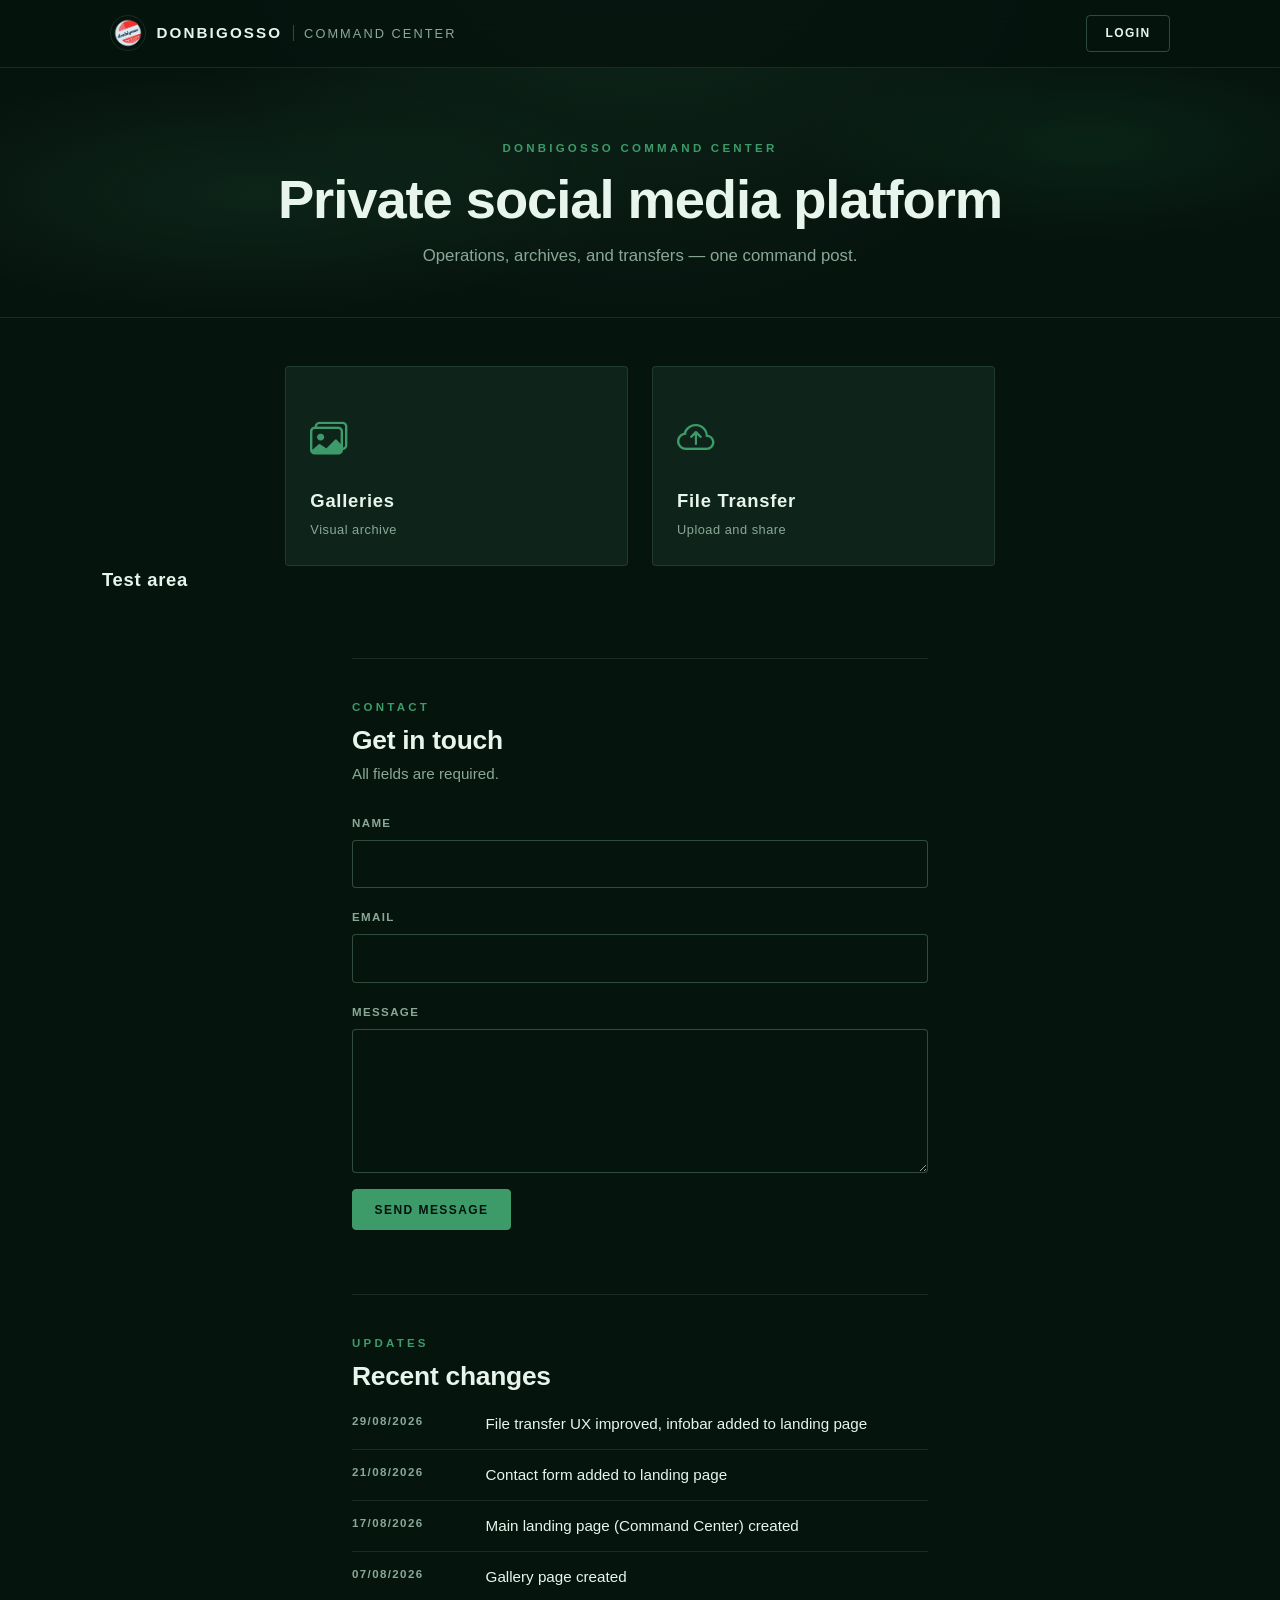
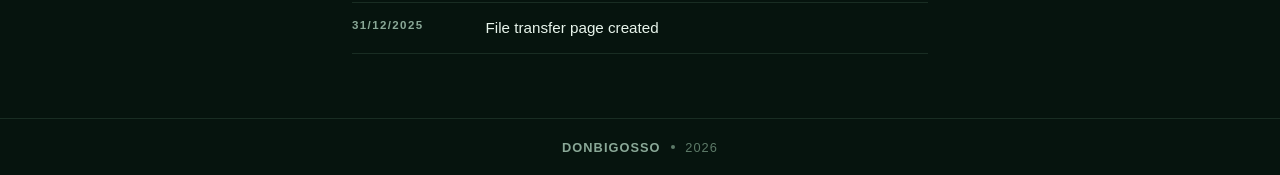
==== commit 6ec343cf: "Post creation and viewing works" ====
--- a/frontend/index.html
+++ b/frontend/index.html
@@ -74,8 +74,8 @@
         </div>
         <section class="cc-section justify-content-center cc-test-area" id="cc-test-area">
             <span class="cc-tile-label" >Test area</span>
-            <div id="result_1">Result 1</div>
-            <div id="result_2">Result 2</div>
+            <div id="result_1"></div>
+            <div id="result_2"></div>
         </section>
         <section class="cc-contact" aria-labelledby="cc-contact-heading">
             <p class="cc-eyebrow">Contact</p>
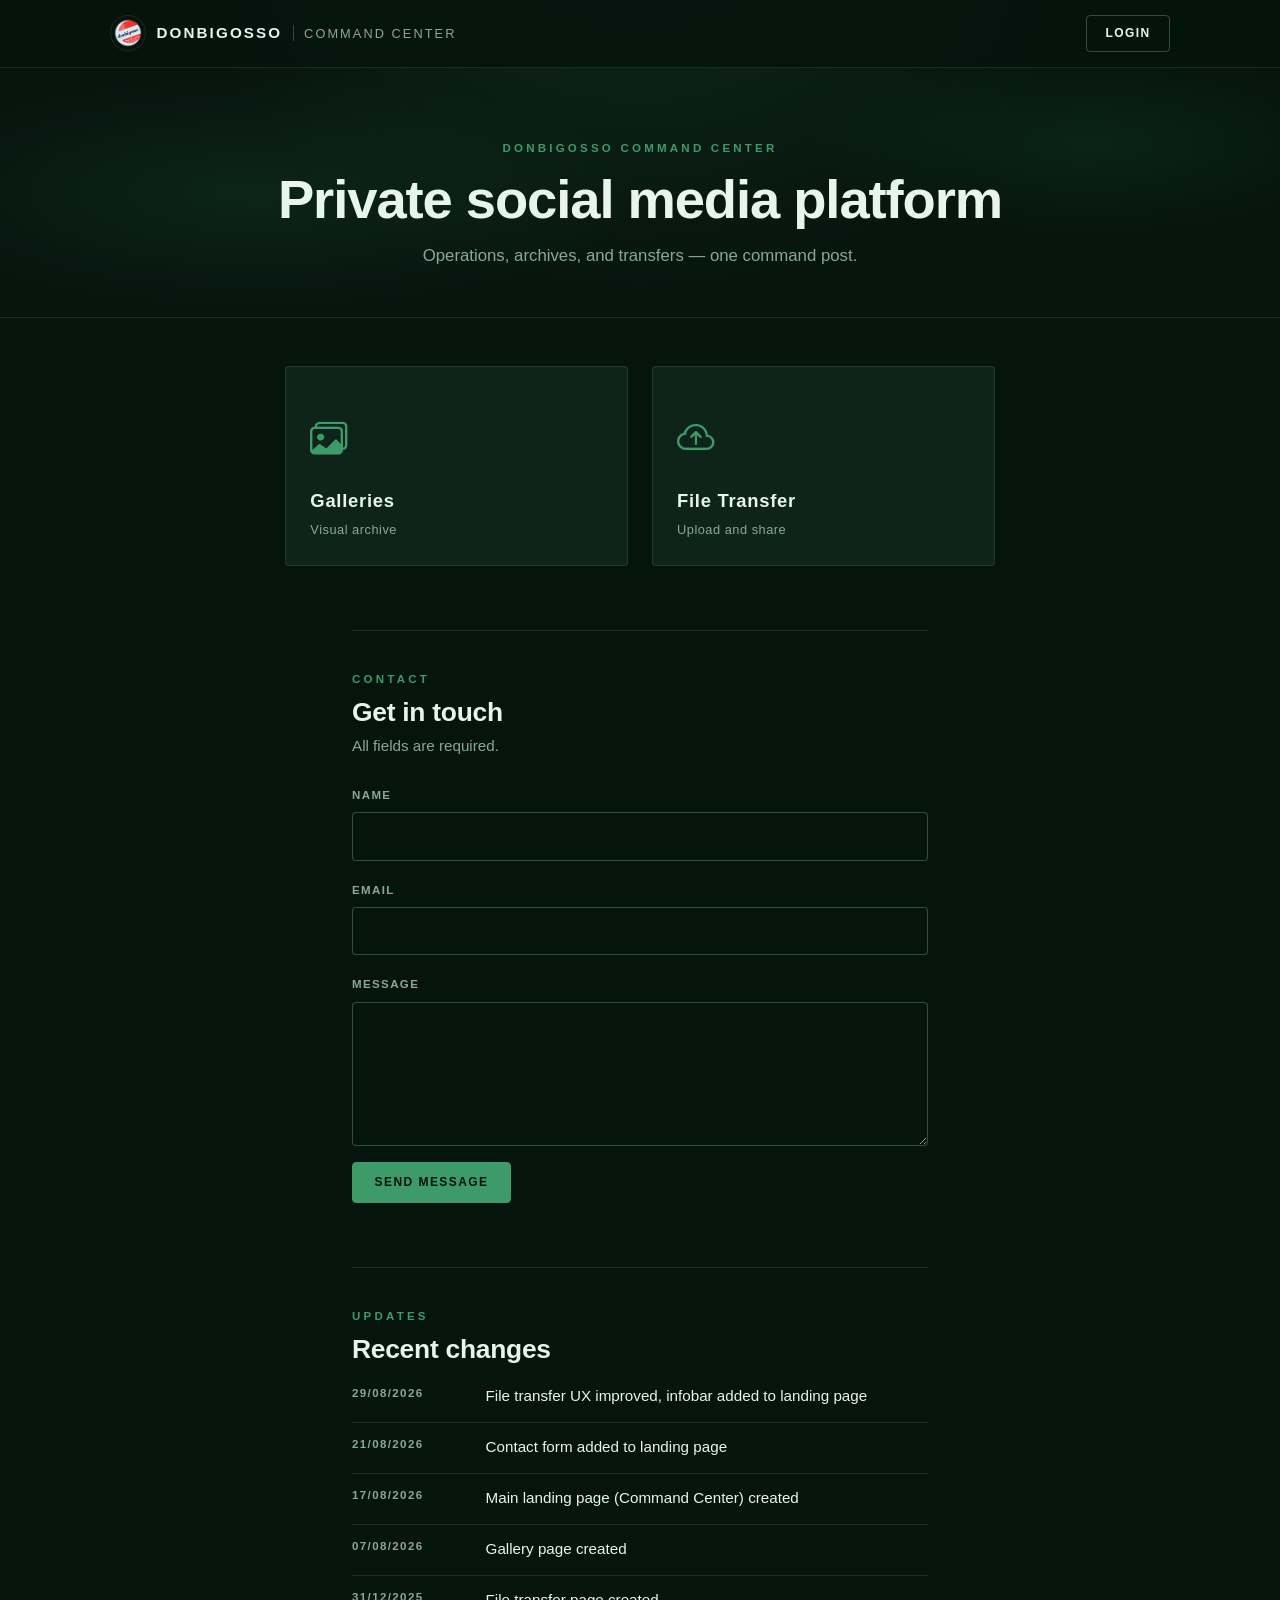
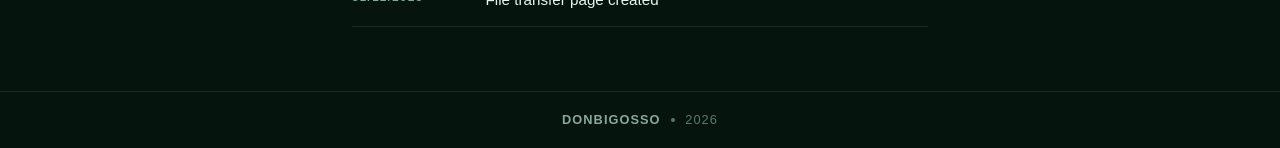
==== commit 924536ae: "Test area removed from landing page, post image watermark adjusted" ====
--- a/frontend/index.html
+++ b/frontend/index.html
@@ -16,6 +16,7 @@
     <link href="https://cdn.jsdelivr.net/npm/bootstrap@5.3.3/dist/css/bootstrap.min.css" rel="stylesheet">
     <link rel="stylesheet" href="https://cdn.jsdelivr.net/npm/bootstrap-icons@1.11.3/font/bootstrap-icons.min.css">
     <link rel="stylesheet" href="styles.css">
+    <link rel="stylesheet" href="post_styles.css">
 </head>
 <body class="command-center-page d-flex flex-column min-vh-100">
     <header class="navbar navbar-expand cc-nav sticky-top">
@@ -72,7 +73,7 @@
                 </a>
             </div>
         </div>
-        <section class="cc-section justify-content-center cc-test-area" id="cc-test-area">
+        <section class="cc-section justify-content-center cc-test-area d-none" id="cc-test-area">
             <span class="cc-tile-label" >Test area</span>
             <div id="result_1"></div>
             <div id="result_2"></div>
--- a/frontend/post_styles.css
+++ b/frontend/post_styles.css
@@ -0,0 +1,485 @@
+/* ==========================================================================
+   POSTS — dark green, matching command-center-page (--cc-* tokens)
+   Scoped under .command-center-page so other pages stay unchanged.
+   Covers: create-post form/modal, formatting toolbar, live preview,
+   and rendered post cards produced by frontend/functions/PostFunctions.js
+   and PostContentFunctions.js.
+
+   Load this after styles.css, e.g.:
+     <link rel="stylesheet" href="styles.css">
+     <link rel="stylesheet" href="post_styles.css">
+
+   Also covers frontend/create_post.html (body.create-post-page).
+   ========================================================================== */
+
+/* ----- Create-post page layout (create_post.html) ----- */
+
+.command-center-page.create-post-page .cc-main {
+  max-width: 44rem;
+}
+
+.command-center-page.create-post-page .create-post-panel {
+  width: 100%;
+  margin-bottom: 3rem;
+  padding: 1.75rem 1.5rem;
+  background: var(--cc-card);
+  border: 1px solid var(--cc-border);
+  border-radius: var(--cc-radius);
+}
+
+.command-center-page.create-post-page .create-post-section-title {
+  margin: 0 0 0.4rem;
+  font-size: 1.45rem;
+  font-weight: 600;
+  letter-spacing: -0.01em;
+}
+
+.command-center-page.create-post-page .create-post-section-lead,
+.command-center-page.create-post-page .create-post-empty {
+  margin: 0 0 1.25rem;
+  color: var(--cc-text-muted);
+  font-size: 0.95rem;
+}
+
+.command-center-page.create-post-page .create-post-empty {
+  margin-bottom: 0;
+}
+
+.command-center-page.create-post-page #create-post-param-alert {
+  background: rgba(255, 193, 7, 0.12);
+  border: 1px solid rgba(255, 193, 7, 0.35);
+  color: #f3d48a;
+}
+
+/* ----- Media picker on the create-post form ----- */
+
+.command-center-page .post-media-picker-hint {
+  color: var(--cc-text-dim);
+  font-size: 0.82rem;
+  margin: -0.35rem 0 0.85rem;
+}
+
+.command-center-page .post-media-picker-list {
+  display: flex;
+  flex-direction: column;
+  gap: 0.75rem;
+  margin-bottom: 0.85rem;
+}
+
+.command-center-page .post-media-slot {
+  display: flex;
+  gap: 0.85rem;
+  align-items: flex-start;
+  padding: 0.75rem;
+  background: var(--cc-bg-elevated);
+  border: 1px solid var(--cc-border);
+  border-radius: var(--cc-radius);
+}
+
+.command-center-page .post-media-slot-preview {
+  width: 88px;
+  height: 88px;
+  object-fit: cover;
+  border-radius: var(--cc-radius);
+  border: 1px solid var(--cc-border);
+  flex: 0 0 auto;
+}
+
+.command-center-page .post-media-slot-fields {
+  flex: 1 1 auto;
+  min-width: 0;
+}
+
+.command-center-page .post-media-slot-remove {
+  margin-top: 0.55rem;
+}
+
+.command-center-page .post-media-add-btn {
+  border: 1px solid var(--cc-border-strong);
+  color: var(--cc-text-muted);
+}
+
+.command-center-page .post-media-add-btn:hover,
+.command-center-page .post-media-add-btn:focus {
+  background: var(--cc-accent);
+  border-color: var(--cc-accent);
+  color: #04120c;
+}
+
+.command-center-page .post-media-add-btn:disabled {
+  opacity: 0.55;
+  background: transparent;
+  color: var(--cc-text-dim);
+}
+
+/* ----- Form shell (works both inline via createPostForm() and inside
+   the create-post modal via handleAddPost()) ----- */
+
+.command-center-page .post-form {
+  color: var(--cc-text);
+}
+
+.command-center-page .post-form .form-label {
+  color: var(--cc-text-muted);
+  font-size: 0.72rem;
+  font-weight: 600;
+  letter-spacing: 0.12em;
+  text-transform: uppercase;
+}
+
+/* Inline mount (not inside .cc-modal) still needs dark inputs */
+.command-center-page .post-form .form-control {
+  background: #06140e;
+  border: 1px solid var(--cc-border-strong);
+  border-radius: var(--cc-radius);
+  color: var(--cc-text);
+  padding: 0.7rem 0.85rem;
+}
+
+.command-center-page .post-form .form-control:focus {
+  background: #06140e;
+  color: var(--cc-text);
+  border-color: var(--cc-accent);
+  box-shadow: 0 0 0 0.2rem var(--cc-accent-soft);
+}
+
+.command-center-page .post-form .form-control::placeholder {
+  color: var(--cc-text-dim);
+}
+
+.command-center-page .post-form textarea.form-control {
+  resize: vertical;
+  min-height: 8rem;
+  line-height: 1.5;
+}
+
+/* ----- Formatting toolbar ----- */
+
+.command-center-page .post-toolbar {
+  gap: 0.4rem;
+}
+
+.command-center-page .post-toolbar .btn {
+  margin: 0 !important;
+  min-width: 2.4rem;
+  border-radius: var(--cc-radius);
+  font-size: 0.78rem;
+  font-weight: 600;
+  letter-spacing: 0.04em;
+}
+
+.command-center-page .post-toolbar .btn-outline-secondary {
+  background: transparent;
+  border: 1px solid var(--cc-border-strong);
+  color: var(--cc-text-muted);
+}
+
+.command-center-page .post-toolbar .btn-outline-secondary:hover,
+.command-center-page .post-toolbar .btn-outline-secondary:focus {
+  background: var(--cc-accent);
+  border-color: var(--cc-accent);
+  color: #04120c;
+}
+
+/* ----- Live preview pane ----- */
+
+.command-center-page .post-preview {
+  background: var(--cc-bg-elevated) !important;
+  border: 1px solid var(--cc-border) !important;
+  border-radius: var(--cc-radius);
+  min-height: 4rem;
+  padding: 0.85rem 1rem !important;
+  color: var(--cc-text);
+  font-size: 0.92rem;
+  line-height: 1.6;
+  word-break: break-word;
+}
+
+.command-center-page .post-preview:empty::before {
+  content: "Nothing to preview yet — start typing above.";
+  color: var(--cc-text-dim);
+  font-style: italic;
+}
+
+/* Formatting tags rendered inside the preview (and inside .post-body,
+   see below) — kept minimal since PostContentFunctions.js only ever
+   produces b/i/u/ol/ul/li/a nodes. */
+.command-center-page .post-preview b,
+.command-center-page .post-preview strong,
+.command-center-page .post-body b,
+.command-center-page .post-body strong {
+  color: #fff;
+  font-weight: 700;
+}
+
+.command-center-page .post-preview i,
+.command-center-page .post-preview em,
+.command-center-page .post-body i,
+.command-center-page .post-body em {
+  color: var(--cc-text);
+}
+
+.command-center-page .post-preview u,
+.command-center-page .post-body u {
+  text-decoration-color: var(--cc-accent);
+}
+
+.command-center-page .post-preview ol,
+.command-center-page .post-preview ul,
+.command-center-page .post-body ol,
+.command-center-page .post-body ul {
+  margin: 0.35rem 0 0.35rem 1.1rem;
+  padding-left: 0.6rem;
+}
+
+.command-center-page .post-preview li,
+.command-center-page .post-body li {
+  margin-bottom: 0.2rem;
+}
+
+.command-center-page .post-preview a,
+.command-center-page .post-body a {
+  color: var(--cc-accent);
+  text-decoration: underline;
+  text-decoration-color: var(--cc-accent-soft);
+  text-underline-offset: 0.15em;
+}
+
+.command-center-page .post-preview a:hover,
+.command-center-page .post-body a:hover {
+  color: #4cb07a;
+}
+
+/* ----- Alert / feedback inside the post form ----- */
+
+.command-center-page .post-form .alert-danger {
+  background: rgba(255, 107, 107, 0.14);
+  border: 1px solid rgba(255, 107, 107, 0.35);
+  color: #ffb3b3;
+  border-radius: var(--cc-radius);
+  font-size: 0.85rem;
+}
+
+/* ----- Inline "Post" submit button (createPostForm's own button;
+   the modal footer's Post button is already covered by .cc-modal) ----- */
+
+.command-center-page .post-form > .btn-primary {
+  background: var(--cc-accent);
+  border: 1px solid var(--cc-accent);
+  color: #04120c;
+  font-size: 0.75rem;
+  font-weight: 600;
+  letter-spacing: 0.12em;
+  text-transform: uppercase;
+  padding: 0.65rem 1.35rem;
+  border-radius: var(--cc-radius);
+}
+
+.command-center-page .post-form > .btn-primary:hover {
+  background: #4cb07a;
+  border-color: #4cb07a;
+  color: #04120c;
+}
+
+/* ----- Rendered post card (renderPostCard / renderPost) ----- */
+
+.command-center-page .post-card {
+  background: var(--cc-card);
+  border: 1px solid var(--cc-border) !important;
+  border-radius: var(--cc-radius);
+  transition: border-color 0.3s var(--cc-ease), background 0.3s var(--cc-ease);
+}
+
+.command-center-page .post-card:hover {
+  background: var(--cc-card-hover);
+  border-color: var(--cc-border-strong) !important;
+}
+
+.command-center-page .post-topic {
+  color: var(--cc-text);
+  font-weight: 600;
+  letter-spacing: 0.01em;
+}
+
+.command-center-page .post-meta {
+  color: var(--cc-text-dim) !important;
+  font-size: 0.72rem;
+  letter-spacing: 0.08em;
+  text-transform: uppercase;
+}
+
+.command-center-page .post-body {
+  color: var(--cc-text-muted);
+}
+
+/* ----- Attached media tiles (renderPostCardWithMedia in PostFunctions.js)
+   Title-only tiles for rows from media_in_post — no thumbnail, just an
+   icon by media_type + the media_items.title, sitting below the post
+   content. Reuses .gallery-pictures-row (createPictureWrapper() from
+   GalleryFunctions.js) for the grid, so spacing matches gallery tiles. ----- */
+
+.command-center-page .post-media-section {
+  border-top: 1px dashed var(--cc-border);
+  padding-top: 0.75rem;
+}
+
+.command-center-page .post-media-label {
+  color: var(--cc-text-dim);
+  font-size: 0.7rem;
+  font-weight: 600;
+  letter-spacing: 0.12em;
+  text-transform: uppercase;
+  margin-bottom: 0.5rem;
+}
+
+.command-center-page .post-media-row.gallery-pictures-row {
+  --bs-gutter-x: 0.6rem;
+  --bs-gutter-y: 0.6rem;
+}
+
+.command-center-page .post-media-tile {
+  background: var(--cc-bg-elevated);
+  border: 1px solid var(--cc-border);
+  border-radius: var(--cc-radius);
+  padding: 0.4rem 0.75rem;
+  gap: 0.5rem;
+  transition: border-color 0.3s var(--cc-ease), background 0.3s var(--cc-ease);
+}
+
+.command-center-page .post-media-tile:hover {
+  background: var(--cc-card-hover);
+  border-color: var(--cc-accent-soft);
+}
+
+.command-center-page .post-media-tile-icon {
+  color: var(--cc-accent);
+  font-size: 1rem;
+  line-height: 1;
+}
+
+.command-center-page .post-media-tile-title {
+  color: var(--cc-text);
+  font-size: 0.82rem;
+  max-width: 12rem;
+  overflow: hidden;
+  text-overflow: ellipsis;
+  white-space: nowrap;
+}
+
+/* ----- Picture tiles (media_type PIC): real 200x200 thumbnail ----- */
+
+.command-center-page .post-media-pic-tile {
+  position: relative;
+  width: 200px;
+  height: 200px;
+  border-radius: var(--cc-radius);
+  border: 1px solid var(--cc-border);
+  overflow: hidden;
+  cursor: pointer;
+  background: var(--cc-bg-elevated);
+  transition: border-color 0.3s var(--cc-ease), transform 0.2s var(--cc-ease);
+}
+
+.command-center-page .post-media-pic-tile:hover,
+.command-center-page .post-media-pic-tile:focus-visible {
+  border-color: var(--cc-accent);
+  transform: translateY(-2px);
+  outline: none;
+}
+
+.command-center-page .post-media-pic-img {
+  width: 200px;
+  height: 200px;
+  object-fit: cover;
+  display: block;
+}
+
+.command-center-page .post-media-pic-title {
+  position: absolute;
+  left: 0;
+  right: 0;
+  bottom: 0;
+  padding: 0.4rem 0.5rem;
+  background: linear-gradient(transparent, rgba(4, 18, 12, 0.88));
+  color: var(--cc-text);
+  font-size: 0.78rem;
+  font-weight: 600;
+  line-height: 1.25;
+  overflow: hidden;
+  text-overflow: ellipsis;
+  white-space: nowrap;
+}
+
+/* ----- Fullscreen single-image viewer (openPostImageViewer in
+   PostFunctions.js) — no prev/next, no address-bar interaction, just
+   the clicked picture over a dimmed backdrop. ----- */
+
+#post-image-viewer {
+  position: fixed;
+  inset: 0;
+  z-index: 1080;
+  display: none;
+  align-items: center;
+  justify-content: center;
+}
+
+#post-image-viewer.is-open {
+  display: flex;
+  flex-direction: column;
+}
+
+.post-image-viewer-backdrop {
+  position: absolute;
+  inset: 0;
+  background: rgba(3, 10, 7, 0.88);
+  backdrop-filter: blur(2px);
+}
+
+.post-image-viewer-img {
+  position: relative;
+  max-width: min(92vw, 1400px);
+  max-height: 82vh;
+  border-radius: var(--cc-radius);
+  border: 1px solid var(--cc-border-strong);
+  box-shadow: 0 20px 60px rgba(0, 0, 0, 0.55);
+  object-fit: contain;
+}
+
+.post-image-viewer-close {
+  position: absolute;
+  top: 1.25rem;
+  right: 1.5rem;
+  width: 2.75rem;
+  height: 2.75rem;
+  border-radius: 50%;
+  background: var(--cc-bg-elevated);
+  border: 1px solid var(--cc-border-strong);
+  color: var(--cc-text);
+  font-size: 1.6rem;
+  line-height: 1;
+  display: flex;
+  align-items: center;
+  justify-content: center;
+}
+
+.post-image-viewer-close:hover {
+  background: var(--cc-accent);
+  border-color: var(--cc-accent);
+  color: #04120c;
+}
+
+.post-image-viewer-caption {
+  position: relative;
+  z-index: 1;
+  max-width: min(92vw, 1400px);
+  margin-top: 0.75rem;
+  padding: 0.45rem 0.85rem;
+  background: var(--cc-bg-elevated);
+  border: 1px solid var(--cc-border-strong);
+  border-radius: var(--cc-radius);
+  color: var(--cc-text);
+  font-size: 0.95rem;
+  font-weight: 600;
+  text-align: center;
+  align-self: center;
+}
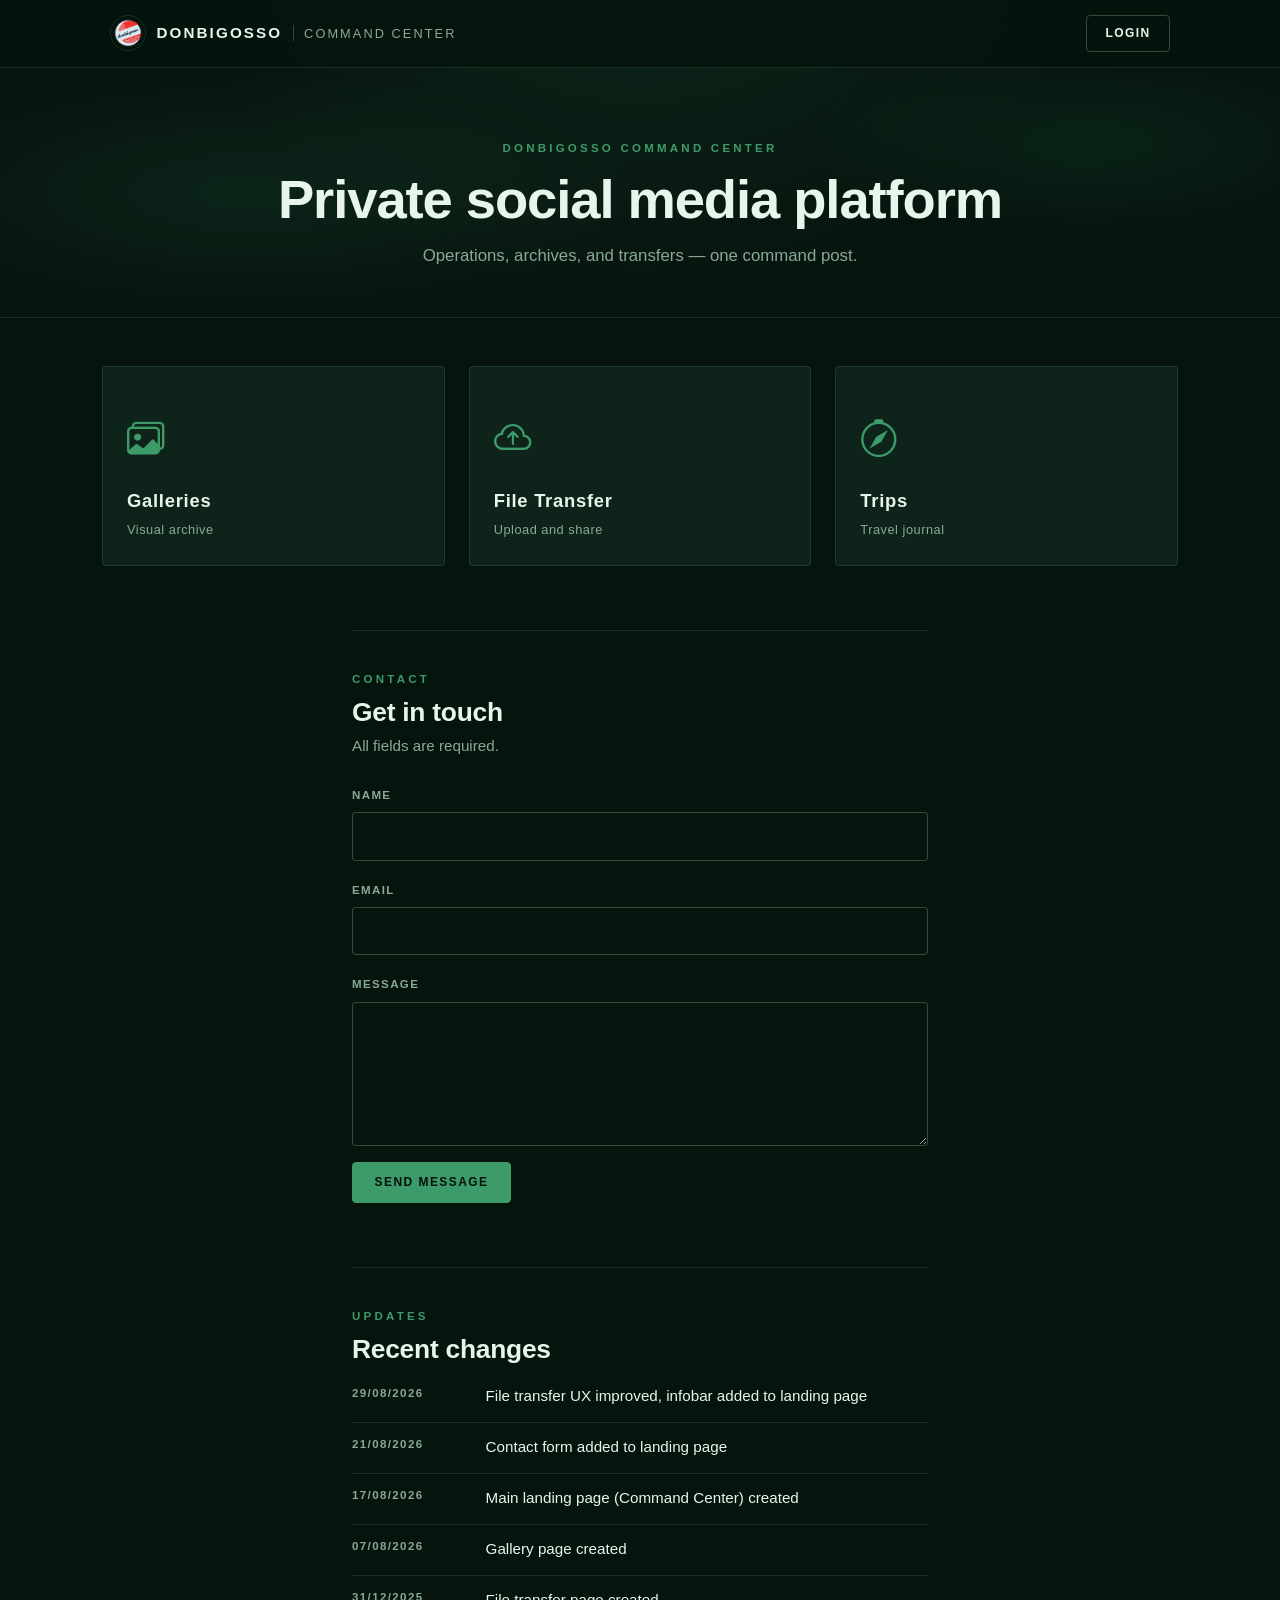
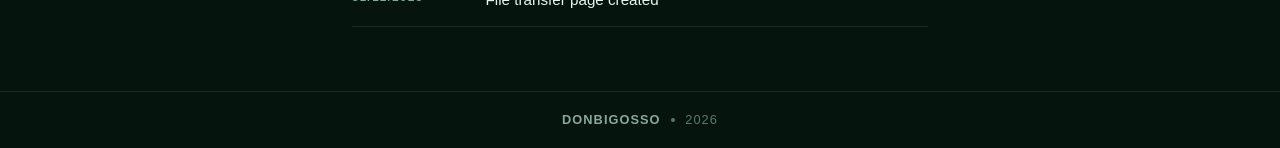
==== commit 844d991f: "post editing and deleting options added" ====
--- a/frontend/index.html
+++ b/frontend/index.html
@@ -72,6 +72,13 @@
                     <span class="cc-tile-hint">Upload and share</span>
                 </a>
             </div>
+            <div class="col-12 col-sm-6 col-lg-4">
+                <a class="cc-tile" href="trips.html">
+                    <i class="bi bi-compass cc-tile-icon" aria-hidden="true"></i>
+                    <span class="cc-tile-label">Trips</span>
+                    <span class="cc-tile-hint">Travel journal</span>
+                </a>
+            </div>
         </div>
         <section class="cc-section justify-content-center cc-test-area d-none" id="cc-test-area">
             <span class="cc-tile-label" >Test area</span>
--- a/frontend/styles.css
+++ b/frontend/styles.css
@@ -1093,9 +1093,41 @@
   cursor: default;
 }
 
-.gallery-lightbox-close {
+.gallery-lightbox-toolbar {
+  position: absolute;
   top: 1rem;
   right: 1rem;
+  z-index: 2;
+  display: flex;
+  align-items: center;
+  gap: 0.5rem;
+}
+
+.gallery-lightbox-close {
+  position: relative;
+  top: auto;
+  right: auto;
+}
+
+.galleries-page .gallery-share-actions {
+  display: inline-flex;
+  align-items: center;
+  gap: 0.45rem;
+}
+
+.galleries-page .gallery-share-icon-btn {
+  width: 2.75rem;
+  height: 2.75rem;
+  padding: 0;
+  display: inline-flex;
+  align-items: center;
+  justify-content: center;
+  letter-spacing: 0;
+}
+
+.galleries-page .gallery-share-icon-btn i {
+  font-size: 1.15rem;
+  margin: 0;
 }
 
 .gallery-lightbox-prev {
--- a/frontend/post_styles.css
+++ b/frontend/post_styles.css
@@ -13,6 +13,22 @@
    ========================================================================== */
 
 /* ----- Create-post page layout (create_post.html) ----- */
+
+.command-center-page .cc-return-link {
+  display: inline-block;
+  margin-top: 1rem;
+  color: var(--cc-accent);
+  text-decoration: none;
+  font-size: 0.85rem;
+  font-weight: 600;
+  letter-spacing: 0.08em;
+  text-transform: uppercase;
+}
+
+.command-center-page .cc-return-link:hover {
+  color: #fff;
+  text-decoration: underline;
+}
 
 .command-center-page.create-post-page .cc-main {
   max-width: 44rem;
@@ -203,7 +219,18 @@
 
 /* Formatting tags rendered inside the preview (and inside .post-body,
    see below) — kept minimal since PostContentFunctions.js only ever
-   produces b/i/u/ol/ul/li/a nodes. */
+   produces b/i/u/br/p/ol/ul/li/a nodes. */
+
+.command-center-page .post-preview p,
+.command-center-page .post-body p {
+  margin: 1em 0 0;
+  text-indent: 2em; /* ~one tab */
+}
+
+.command-center-page .post-preview p:first-child,
+.command-center-page .post-body p:first-child {
+  margin-top: 0;
+}
 .command-center-page .post-preview b,
 .command-center-page .post-preview strong,
 .command-center-page .post-body b,
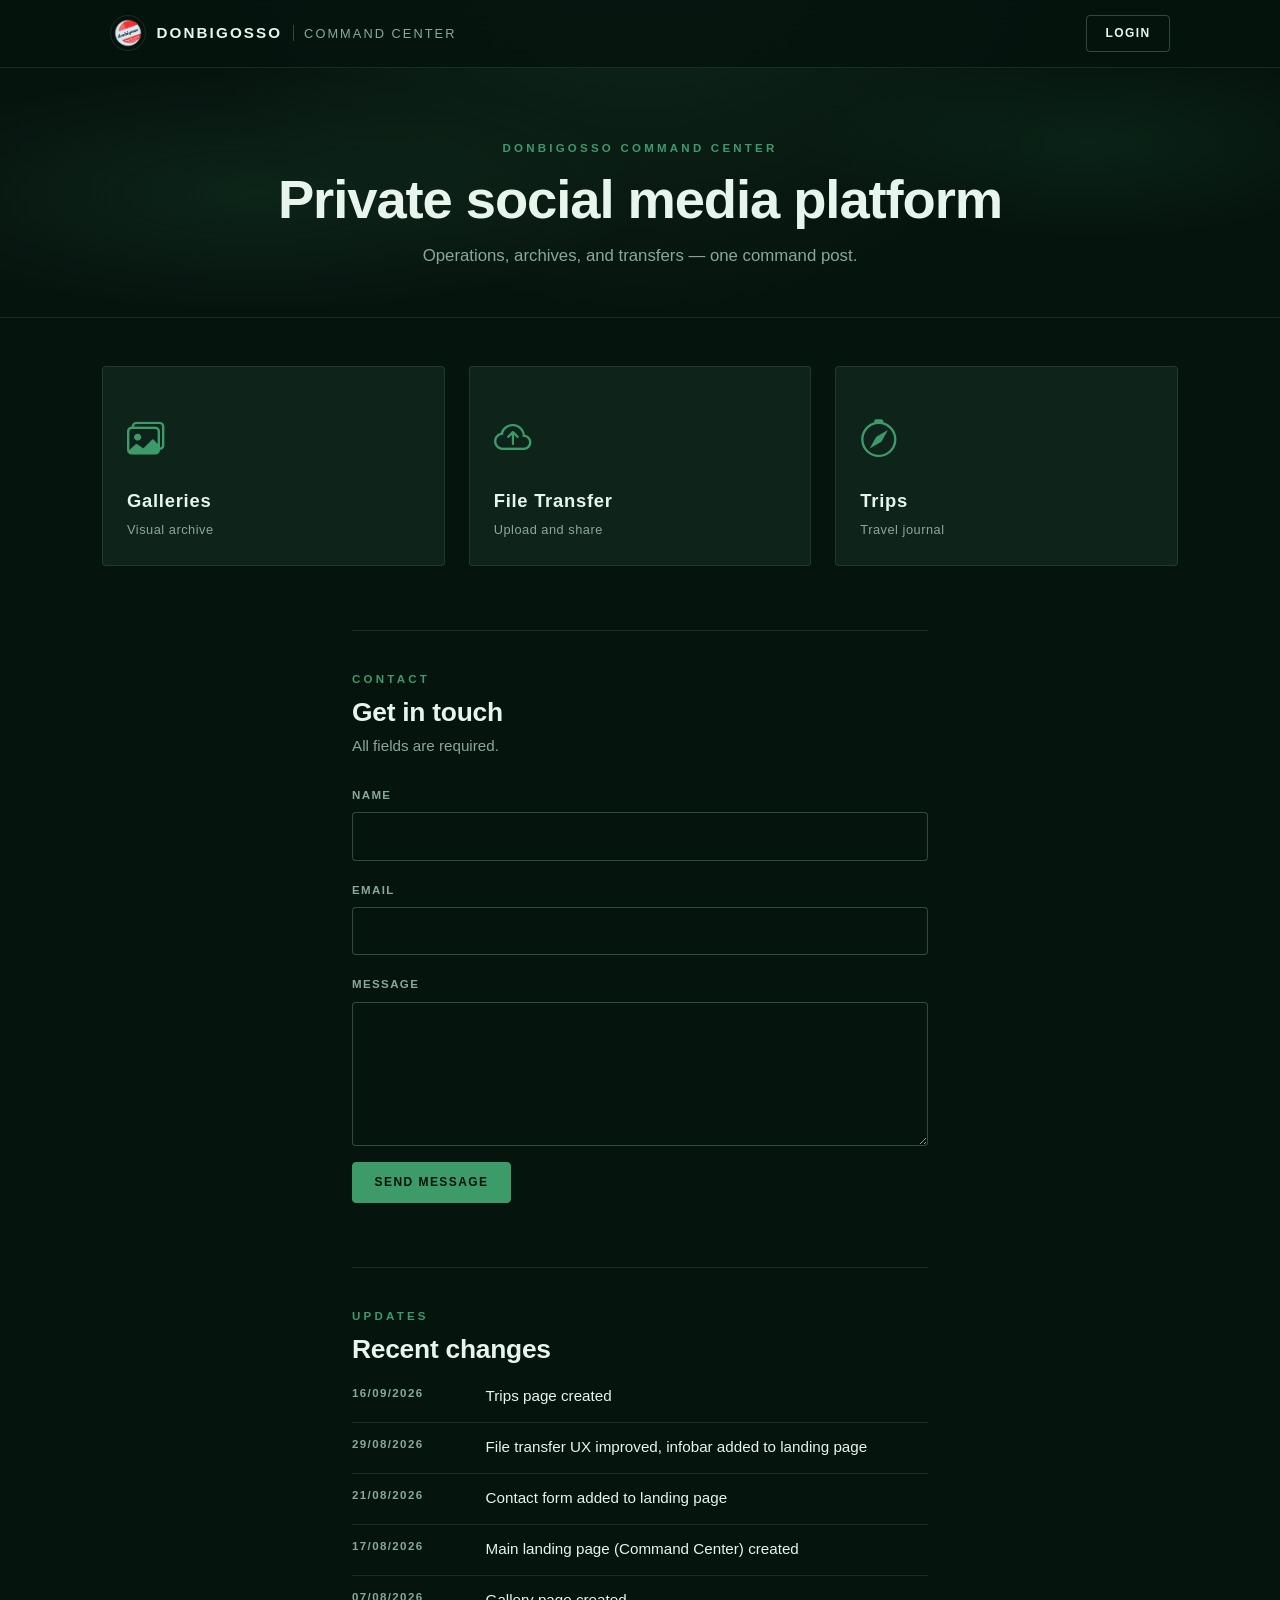
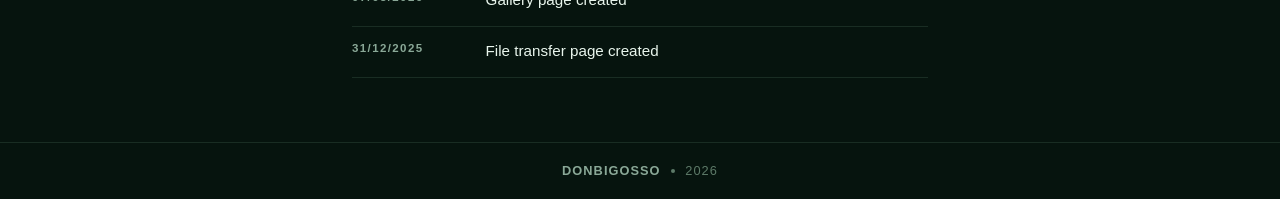
==== commit e5a1ae93: "trips og image created, mock user avater removed from galleries" ====
--- a/frontend/index.html
+++ b/frontend/index.html
@@ -73,7 +73,7 @@
                 </a>
             </div>
             <div class="col-12 col-sm-6 col-lg-4">
-                <a class="cc-tile" href="trips.html">
+                <a class="cc-tile" href="trips/">
                     <i class="bi bi-compass cc-tile-icon" aria-hidden="true"></i>
                     <span class="cc-tile-label">Trips</span>
                     <span class="cc-tile-hint">Travel journal</span>
@@ -137,7 +137,11 @@
             <p class="cc-eyebrow">Updates</p>
             <h2 class="cc-changes-title" id="cc-changes-heading">Recent changes</h2>
             <ul class="cc-changes-list">
-                 <li>
+                <li>
+                    <time datetime="2026-09-16">16/09/2026</time>
+                    <span>Trips page created</span>
+                </li> 
+                <li>
                     <time datetime="2026-08-29">29/08/2026</time>
                     <span>File transfer UX improved, infobar added to landing page</span>
                 </li>
--- a/frontend/styles.css
+++ b/frontend/styles.css
@@ -165,6 +165,11 @@
   margin: 0 auto;
   padding-left: 1.25rem;
   padding-right: 1.25rem;
+  display: flex;
+  flex-wrap: nowrap;
+  align-items: center;
+  justify-content: space-between;
+  gap: 0.75rem;
 }
 
 .galleries-page .galleries-brand {
@@ -229,21 +234,64 @@
   }
 }
 
+.galleries-page .galleries-nav-actions {
+  flex: 0 0 auto;
+  min-width: 0;
+  gap: 0.55rem;
+}
+
 .galleries-page .galleries-user {
+  align-items: center;
+  gap: 0.4rem;
+  min-width: 0;
+  max-width: 9.5rem;
   color: var(--gx-text-muted);
   font-size: 0.85rem;
   letter-spacing: 0.02em;
-  vertical-align: middle;
+  white-space: nowrap;
 }
 
 .galleries-page .galleries-user i {
-  margin-right: 0.35rem;
-  vertical-align: -0.05em;
+  margin-right: 0.4rem;
+  flex: 0 0 auto;
+  line-height: 1;
 }
 
 .galleries-page .galleries-user strong {
   color: var(--gx-text);
   font-weight: 500;
+  overflow: hidden;
+  text-overflow: ellipsis;
+  white-space: nowrap;
+  min-width: 0;
+}
+
+@media (max-width: 575.98px) {
+  .galleries-page .galleries-nav-inner {
+    padding-left: 0.75rem;
+    padding-right: 0.75rem;
+    gap: 0.6rem;
+  }
+
+  .galleries-page .galleries-brand-text {
+    display: none;
+  }
+
+  .galleries-page .galleries-nav-actions {
+    gap: 0.45rem;
+  }
+
+  .galleries-page .galleries-user {
+    max-width: 7.25rem;
+  }
+
+  .galleries-page .galleries-btn-ghost,
+  .galleries-page .galleries-btn-outline,
+  .galleries-page .galleries-btn-primary {
+    padding: 0.4rem 0.65rem;
+    font-size: 0.68rem;
+    letter-spacing: 0.08em;
+  }
 }
 
 /* ----- Buttons ----- */
--- a/frontend/post_styles.css
+++ b/frontend/post_styles.css
@@ -270,6 +270,9 @@
   text-decoration: underline;
   text-decoration-color: var(--cc-accent-soft);
   text-underline-offset: 0.15em;
+  pointer-events: auto;
+  cursor: pointer;
+  word-break: break-word;
 }
 
 .command-center-page .post-preview a:hover,
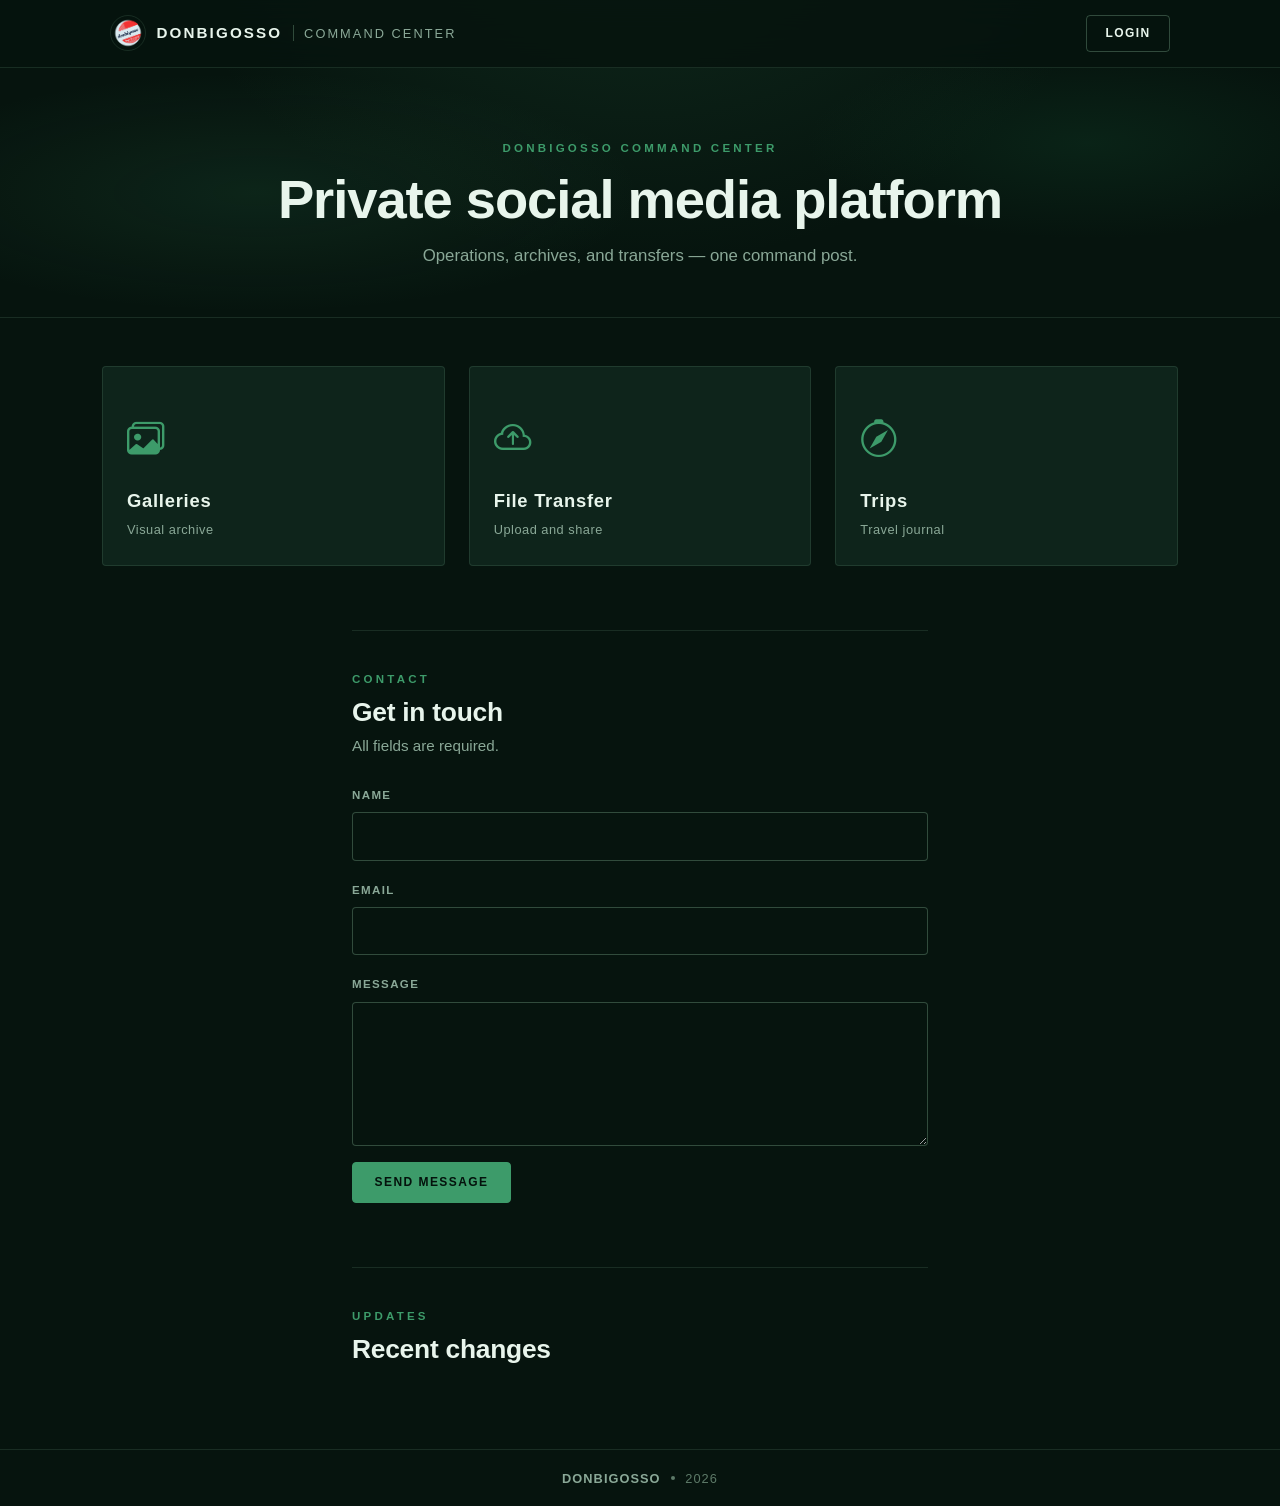
==== commit d6fd38c3: "recent changes moved to DB" ====
--- a/frontend/index.html
+++ b/frontend/index.html
@@ -136,32 +136,7 @@
         <section class="cc-changes" aria-labelledby="cc-changes-heading">
             <p class="cc-eyebrow">Updates</p>
             <h2 class="cc-changes-title" id="cc-changes-heading">Recent changes</h2>
-            <ul class="cc-changes-list">
-                <li>
-                    <time datetime="2026-09-16">16/09/2026</time>
-                    <span>Trips page created</span>
-                </li> 
-                <li>
-                    <time datetime="2026-08-29">29/08/2026</time>
-                    <span>File transfer UX improved, infobar added to landing page</span>
-                </li>
-                   <li>
-                    <time datetime="2026-08-21">21/08/2026</time>
-                    <span>Contact form added to landing page</span>
-                </li>
-                  <li>
-                    <time datetime="2026-08-17">17/08/2026</time>
-                    <span>Main landing page (Command Center) created</span>
-                </li>
-                <li>
-                    <time datetime="2026-08-07">07/08/2026</time>
-                    <span>Gallery page created</span>
-                </li>
-                  <li>
-                    <time datetime="2025-12-31">31/12/2025</time>
-                    <span>File transfer page created</span>
-                </li>
-            </ul>
+            <ul class="cc-changes-list" id="cc-changes-list"></ul>
         </section>
 
         <div id="global-feedback" class="position-fixed top-50 start-50 translate-middle cc-feedback opacity-0">
--- a/frontend/styles.css
+++ b/frontend/styles.css
@@ -1045,7 +1045,17 @@
   pointer-events: none;
 }
 
+.gallery-lightbox-frame {
+  position: relative;
+  display: inline-block;
+  line-height: 0;
+  max-width: 96vw;
+  max-height: calc(92vh - 5.5rem);
+  pointer-events: auto;
+}
+
 .gallery-lightbox-img {
+  display: block;
   max-width: 96vw;
   max-height: calc(92vh - 5.5rem);
   width: auto;
@@ -1058,6 +1068,26 @@
   cursor: zoom-in;
 }
 
+.gallery-lightbox-date {
+  position: absolute;
+  top: 0.55rem;
+  right: 0.7rem;
+  z-index: 1;
+  margin: 0;
+  padding: 0;
+  color: rgba(255, 255, 255, 0.94);
+  font-size: 0.78rem;
+  font-weight: 600;
+  letter-spacing: 0.08em;
+  line-height: 1;
+  font-variant-numeric: tabular-nums;
+  text-shadow:
+    0 1px 2px rgba(0, 0, 0, 0.9),
+    0 0 10px rgba(0, 0, 0, 0.55);
+  pointer-events: none;
+  user-select: none;
+}
+
 /* Almost-fullscreen fill: long side covers ~viewport; hide title/caption */
 .gallery-lightbox.is-fill {
   padding: 0;
@@ -1072,6 +1102,11 @@
   gap: 0;
 }
 
+.gallery-lightbox.is-fill .gallery-lightbox-frame {
+  max-width: 98vw;
+  max-height: 98vh;
+}
+
 .gallery-lightbox.is-fill .gallery-lightbox-img {
   max-width: 98vw;
   max-height: 98vh;
@@ -1080,7 +1115,8 @@
   cursor: zoom-out;
 }
 
-.gallery-lightbox.is-fill .gallery-lightbox-meta {
+.gallery-lightbox.is-fill .gallery-lightbox-meta,
+.gallery-lightbox.is-fill .gallery-lightbox-date {
   display: none;
 }
 
